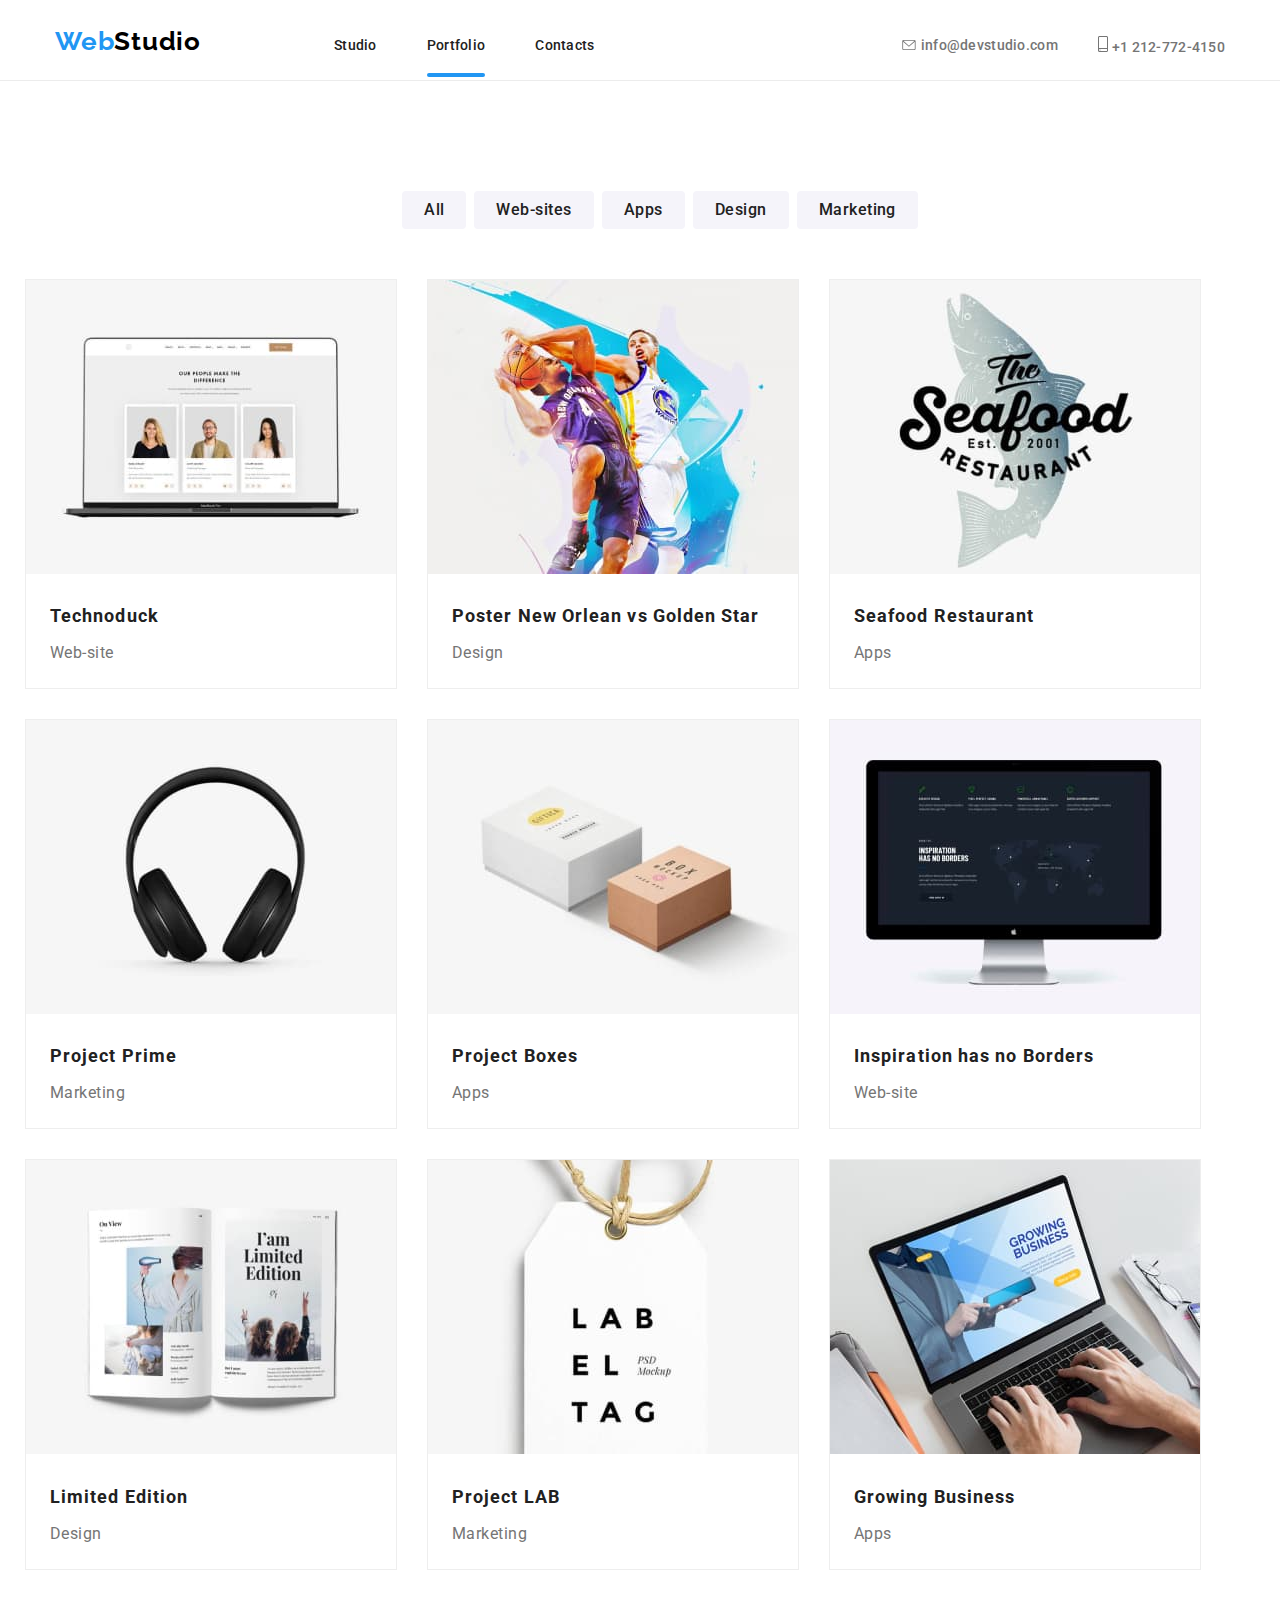
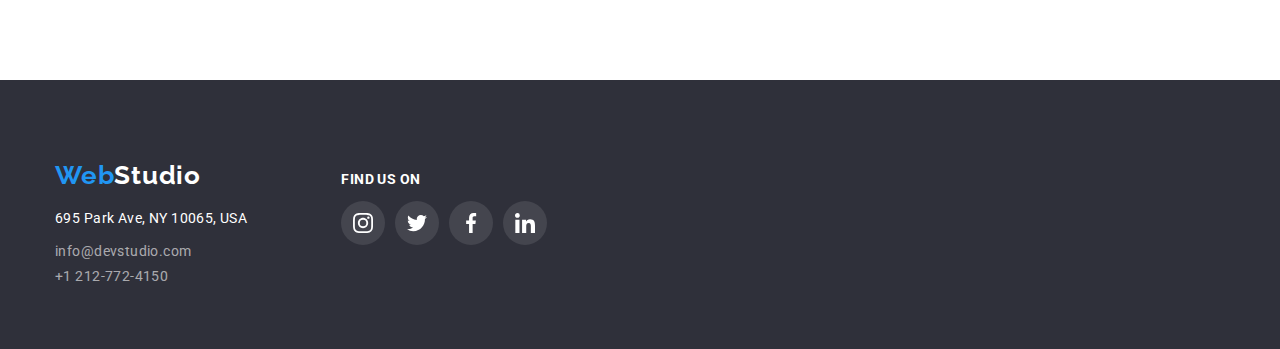
==== portfolio.html @ 865a7d57 "Transition variable removal and replacement everywhere with the given value" ====
<!DOCTYPE html>
<html lang="en">
  <head>
    <meta charset="UTF-8" />
    <meta name="viewport" content="width=device-width, initial-scale=1.0" />
    <title>Portfolio</title>
    <link rel="stylesheet" href="./css/modern-normalize.css" />
    <link rel="preconnect" href="https://fonts.googleapis.com" />
    <link rel="preconnect" href="https://fonts.gstatic.com" crossorigin />
    <link
      href="https://fonts.googleapis.com/css2?family=Raleway:wght@700&family=Roboto:wght@400;500;700;900&display=swap"
      rel="stylesheet"
    />
    <link rel="stylesheet" href="./css/styles.css" />
  </head>

  <body>
    <!-- Header Section -->
    <header class="header container">
      <div class="header-text">
        <nav class="navigation">
          <h1 class="blue-first-three">
            <a href="index.html" class="logo active"><span>Web</span>Studio</a>
          </h1>
          <ul class="navigation-links">
            <li>
              <a href="index.html" class="navigation-link active">Studio</a>
            </li>
            <li>
              <a
                href="portfolio.html"
                class="navigation-link active-page active"
                >Portfolio</a
              >
            </li>
            <li>
              <a href="contacts.html" class="navigation-link active"
                >Contacts</a
              >
            </li>
          </ul>
        </nav>

        <ul class="contacts">
          <li class="active">
            <svg width="16px" height="10px">
              <use
                href="./images/icons.svg#icon-envelope"
                
              ></use>
            </svg>
            <a class="contact active"
              href="mailto:info@devstudio.com"
              >info@devstudio.com</a
            >
          </li>
          <li class="active">
            <svg width="10px" height="16px">
              <use href="./images/icons.svg#icon-smartphone"></use>
            </svg>
            <a class="contact active" href="tel:+12127724150" 
              >+1 212-772-4150</a
            >
          </li>
        </ul>
      </div>
    </header>

    <!-- Buttons List Section-->

    <section class="section94px">
      <ul class="filter-button-set">
        <li><button type="button" class="filter-button">All</button></li>
        <li><button type="button" class="filter-button">Web-sites</button></li>
        <li><button type="button" class="filter-button">Apps</button></li>
        <li><button type="button" class="filter-button">Design</button></li>
        <li><button type="button" class="filter-button">Marketing</button></li>
      </ul>

      <!-- Photos Section -->

      <ul class="photo-section">
        <li class="item">
          <div class="portfolio-card">
            <div class="box-overlay">
              <img
                class="photo"
                src="./images/portfolio/img1.jpg"
                alt="open laptop with a website page"
                width="370"
                height="294"
              />
              <div class="overlay">
                <p>
                  Technoduck is a state-of-the-art coronavirus distribution
                  platform. Companies use this platform for digital espionage
                  and attacks on competitors' secure servers.
                </p>
              </div>
            </div>
            <div class="caption">
              <h3 class="title-portfolio">Technoduck</h3>
              <p class="subject-portfolio">Web-site</p>
            </div>
          </div>
        </li>

        <li class="item">
          <div class="portfolio-card">
            <img
              src="./images/portfolio/img2.jpg"
              alt="basketball poster"
              width="370"
              height="294"
            />

            <h3 class="title-portfolio">Poster New Orlean vs Golden Star</h3>
            <p class="subject-portfolio">Design</p>
          </div>
        </li>
        <li class="item">
          <div class="portfolio-card">
            <img
              src="./images/portfolio/img3.jpg"
              alt="Seafod restaurant logo"
              width="370"
              height="294"
            />
            <h3 class="title-portfolio">Seafood Restaurant</h3>
            <p class="subject-portfolio">Apps</p>
          </div>
        </li>
        <li class="item">
          <div class="portfolio-card">
            <img
              src="./images/portfolio/img4.jpg"
              alt="Headphones"
              width="370"
              height="294"
            />

            <h3 class="title-portfolio">Project Prime</h3>
            <p class="subject-portfolio">Marketing</p>
          </div>
        </li>
        <li class="item">
          <div class="portfolio-card">
            <img
              src="./images/portfolio/img5.jpg"
              alt="2 cardboard boxes"
              width="370"
              height="294"
            />

            <h3 class="title-portfolio">Project Boxes</h3>
            <p class="subject-portfolio">Apps</p>
          </div>
        </li>
        <li class="item">
          <div class="portfolio-card">
            <img
              src="./images/portfolio/img6.jpg"
              alt="Apple monitor"
              width="370"
              height="294"
            />

            <h3 class="title-portfolio">Inspiration has no Borders</h3>
            <p class="subject-portfolio">Web-site</p>
          </div>
        </li>
        <li class="item">
          <div class="portfolio-card">
            <img
              src="./images/portfolio/img7.jpg"
              alt="open brochure"
              width="370"
              height="294"
            />

            <h3 class="title-portfolio">Limited Edition</h3>
            <p class="subject-portfolio">Design</p>
          </div>
        </li>
        <li class="item">
          <div class="portfolio-card">
            <img
              src="./images/portfolio/img8.jpg"
              alt="cardboard tag"
              width="370"
              height="294"
            />

            <h3 class="title-portfolio">Project LAB</h3>
            <p class="subject-portfolio">Marketing</p>
          </div>
        </li>
        <li class="item">
          <div class="portfolio-card">
            <img
              src="./images/portfolio/img9.jpg"
              alt="hands working on laptop"
              width="370"
              height="294"
            />

            <h3 class="title-portfolio">Growing Business</h3>
            <p class="subject-portfolio">Apps</p>
          </div>
        </li>
      </ul>
    </section>

    <!-- Footer Section -->

    <footer class="footer container">
      <div class="footer-text">
        <div class="footer-adress-contacts">
          <h2 class="blue-first-three">
            <a class="logo-footer active" href="index.html">
              <span>Web</span>Studio</a
            >
          </h2>

          <ul class="contacts-footer">
            <li>
              <address class="address">695 Park Ave, NY 10065, USA</address>
            </li>
            <li>
              <a href="mailto:info@devstudio.com" class="contact-footer active"
                >info@devstudio.com</a
              >
            </li>
            <li>
              <a href="tel:+12127724150" class="contact-footer active"
                >+1 212-772-4150</a
              >
            </li>
          </ul>
        </div>

        <div class="right-column">
          <h3 class="find-us-on-text">Find us on</h3>

          <div class="footer-icons-list">
            <a
              href="https://www.instagram.com/"
              class="icon-footer"
              aria-label="Instagram"
            >
              <svg width="20px" height="20px">
                <use href="./images/icons.svg#icon-instagram"></use>
              </svg>
            </a>

            <a
              href="https://twitter.com/"
              class="icon-footer"
              aria-label="Twitter"
            >
              <svg width="20px" height="20px">
                <use href="./images/icons.svg#icon-twitter"></use>
              </svg>
            </a>

            <a
              href="https://www.facebook.com/"
              class="icon-footer"
              aria-label="Facebook"
            >
              <svg width="20px" height="20px">
                <use href="./images/icons.svg#icon-facebook"></use>
              </svg>
            </a>
            <a
              href="https://www.linkedin.com/"
              class="icon-footer"
              aria-label="Linkedin"
            >
              <svg width="20px" height="20px">
                <use href="./images/icons.svg#icon-linkedin"></use>
              </svg>
            </a>
          </div>
        </div>
      </div>
    </footer>
  </body>
</html>
---- css/styles.css ----
:root {
  --webstudio-color: #2196f3;
  --background: #2f303a;
  --title-nav-color: #212121;
  --text-contacts-color: #757575;
  --regular-customer-color: #afb1b8;
  --regular-customer-background-color: #fff;
  --social-links-color: #afb1b8;
  --social-links-background-color: #fff;
  --icon-footer-color: #fff;
  --icon-footer-background-color: #ffffff1a;
  --webstudio-font-family: Roboto, Arial, sans-serif;
  --transition: 250ms cubic-bezier(0.4, 0, 0.2, 1);
}

* {
  box-sizing: border-box;
}

body {
  color: var(--text-contacts-color);
  cursor: pointer;
  font-family: var(--webstudio-font-family);
}

ul {
  list-style-type: none;
}

a {
  transition: color var(--transition);
}

/* Container general */

.container {
  margin: 0 auto;
  max-width: 1600px;
}

.section94px {
  margin: 0 auto;
  max-width: 1170px;
  padding: 94px 0 94px 0;
}

/* Header Section */

.header {
  background-color: #fff;
  border-bottom: 1px solid #ececec;
  margin: 0 auto;
  position: relative;
}

.header-text {
  align-items: baseline;
  display: flex;
  justify-content: space-between;
  max-width: 1170px;
  margin: 0 auto;
}

.logo span {
  color: var(--webstudio-color);
  font-family: Raleway;
  font-size: 26px;
  font-style: normal;
  font-weight: 700;
  line-height: normal;
  letter-spacing: 0.78px;
  transition: color var(--transition);
}

.logo {
  color: #000;
  font-family: Raleway;
  font-size: 26px;
  font-weight: 700;
  letter-spacing: 0.03em;
  line-height: 1.19;
  margin: 0;
  padding: 0;
  text-align: left;
  text-decoration-line: none;
}

.logo:hover span {
  color: #000;
  transition: color var(--transition);
  }

.active-page {
  display: inline-block;
  position: relative;
}

.active-page::after {
  background-color: var(--webstudio-color);
  border-radius: 2px;
  bottom: -23px;
  content: "";
  height: 4px;
  left: 0;
  position: absolute;
  width: 100%;
}

.active:hover,
.active:focus {
  color: var(--webstudio-color);
}

.navigation {
  align-items: baseline;
  display: flex;
}

.navigation-links {
  display: flex;
  gap: 50px;
  margin-left: 93px;
  position: relative;
}

.navigation-link {
  color: var(--title-nav-color);
  font-size: 14px;
  font-weight: 500;
  letter-spacing: 0.02em;
  line-height: 1.14;
  text-align: left;
  text-decoration-line: none;
}

.contacts {
  display: flex;
  gap: 40px;
}

.contact {
  color: var(--text-contacts-color);
  font-size: 14px;
  font-weight: 500;
  letter-spacing: 0.02em;
  line-height: 1.14;
  text-align: left;
  text-decoration-line: none;
}

/* Hero Section*/

.hero {
  align-items: center;
  background: linear-gradient(rgba(47, 48, 58, 0.4), 
                              rgba(47, 48, 58, 0.4)),
                              url("../images/Hero_img.jpg");
  display: flex;
  flex-direction: column;
  height: 600px;
  justify-content: center;
  width: 1600px;
}

.hero-text {
  color: #fff;
  font-size: 44px;
  font-weight: 900;
  letter-spacing: 0.06em;
  line-height: 1.36;
  text-align: center;
  text-transform: uppercase;
}

.request-our-service-button {
  background: var(--webstudio-color);
  border-radius: 4px;
  box-shadow: 0px 4px 4px 0px rgba(0, 0, 0, 0.15);
  color: #fff;
  cursor: pointer;
  flex-shrink: 0;
  font-size: 16px;
  font-weight: 700;
  height: 50px;
  letter-spacing: 0.06em;
  line-height: 1.875;
  text-align: center;
  width: 200px;
  transition: color var(--transition),
              background-color var(--transition),
              box-shadow var(--transition);


}


.request-our-service-button:hover,
.request-our-service-button:focus {
  background-color: #fff;
  color: var(--webstudio-color);
  transition: color var(--transition),
              background-color var(--transition),
              box-shadow var(--transition);
}

/* ATTENTION TO DETAILS advertising Section*/

.big-icons-list {
  display: flex;
  gap: 30px;
  justify-content: center;
  padding: 94px 0 0 0;
}

.big-icon-area {
  align-items: center;
  background-color: #f5f4fa;
  display: flex;
  height: 120px;
  justify-content: center;
  width: 270px;
}

.advertising {
  display: flex;
  margin: 0 auto;
  max-width: 1170px;
  gap: 30px;
  justify-content: space-between;
}

.advertising-title {
  color: var(--title-nav-color);
  font-size: 14px;
  font-weight: 700;
  letter-spacing: 0.03em;
  line-height: 1.14;
  margin: 0;
  text-align: left;
  text-transform: uppercase;
  padding-top: 30px;
}

.advertising-text {
  font-size: 14px;
  height: 75px;
  letter-spacing: 0.03em;
  line-height: 1.71;
  margin: 10px 0 0 0;
  text-align: left;
  width: 270px;
}

/* What we do Section */

.what-we-do-section {
  margin: 0 auto;
  max-width: 1170px;
  padding-bottom: 94px;
}

.title {
  color: var(--title-nav-color);
  font-size: 36px;
  font-weight: 700;
  letter-spacing: 0.03em;
  line-height: 1.17;
  margin: 0;
  padding: 0 0 50px 0;
  text-align: center;
}

.what-we-do-photos {
  display: flex;
  gap: 30px;
  justify-content: center;
}

.what-we-do-item {
  position: relative;
}

.overlay-text {
  align-items: center;
  background: rgba(47, 48, 58, 0.8);
  bottom: 5px;
  color: #fff;
  display: flex;
  font-family: var(--webstudio-font-family);
  font-size: 14px;
  font-style: normal;
  font-weight: 700;
  height: 70px;
  justify-content: center;
  left: 0;
  letter-spacing: 0.42px;
  line-height: normal;
  position: absolute;
  text-align: center;
  text-transform: uppercase;
  width: 100%;
}

/* Our Team Section*/

.our-team {
  background-color: #f5f4fa;
  max-width: 1600px;
}

.team {
  display: flex;
  gap: 30px;
  justify-content: space-between;
  margin: 0 auto;
  max-width: 1170px;
}

.photo-with-caption {
  background-color: #fff;
  border-radius: 0px 0px 4px 4px;
  box-shadow: 0px 2px 1px 0px rgba(0, 0, 0, 0.2),
              0px 1px 1px 0px rgba(0, 0, 0, 0.14), 
              0px 1px 3px 0px rgba(0, 0, 0, 0.12);
}

.name {
  color: var(--title-nav-color);
  font-size: 16px;
  font-weight: 500;
  letter-spacing: 0.03em;
  line-height: 1.19;
  margin: 30px 0 10px 0;
  text-align: center;
}

.job {
  font-size: 16px;
  letter-spacing: 0.03em;
  line-height: 1.19;
  margin: 0 0 30px 0;
  text-align: center;
}

.icons-list {
  display: flex;
  gap: 10px;
  justify-content: center;
  padding: 0 0 30px 0;
}

.icon {
  align-items: center;
  background-color: var(--social-links-background-color);
  border-radius: 22px;
  color: var(--social-links-color);
  display: flex;
  height: 44px;
  justify-content: center;
  width: 44px;
  transition: color var(--transition);
  transition: background-color var(--transition);
}


.icon:hover,
.icon:focus {
  background-color: var(--webstudio-color);
  color: var(--social-links-background-color);
  transition: color var(--transition);
  transition: background-color var(--transition);
}

/* Regular Customers */

.regular-customers-icons-list {
  display: flex;
  justify-content: center;
  gap: 30px;
}

.regular-customers-icon-area {
  align-items: center;
  background-color: #fff;
  border-radius: 4px;
  border: 1px solid #afb1b8;
  color: var(--regular-customer-color);
  display: flex;
  height: 92px;
  justify-content: center;
  width: 170px;
  transition: color var(--transition),
              border-color var(--transition);
}

.regular-customers-icon-area:hover,
.regular-customers-icon-area:focus {
  color: var(--webstudio-color);
  border-color: var(--webstudio-color);
  transition: color var(--transition),
              border-color var(--transition);

}

/* Footer Section */

.footer {
  background-color: var(--background);
}

.footer-text {
  align-items: baseline;
  display: flex;
  gap: 94px;
  margin: 0 auto;
  max-width: 1170px;
  padding: 60px 0 60px 0;
}

.logo-footer span {
  color: var(--webstudio-color);
  font-family: Raleway;
  font-size: 26px;
  font-style: normal;
  font-weight: 700;
  line-height: normal;
  letter-spacing: 0.78px;
  transition: color var(--transition);
}

.logo-footer {
  color: #fff;
  font-family: Raleway;
  font-size: 26px;
  font-weight: 700;
  letter-spacing: 0.03em;
  line-height: 1.19;
  margin: 0;
  padding: 0;
  text-align: left;
  text-decoration-line: none;
}

.logo-footer:hover span {
  color:#fff;
  transition: color var(--transition);
}

.address {
  color: #fff;
  font-family: var(--webstudio-font-family);
  font-size: 14px;
  font-style: normal;
  font-weight: 400;
  letter-spacing: 0.03em;
  line-height: 1.14;
  padding-bottom: 12px;
}

.contacts-footer {
  margin: 0;
  padding: 0;
}

.contact-footer {
  color: #ffffff99;
  font-family: var(--webstudio-font-family);
  font-size: 14px;
  font-style: normal;
  font-weight: 400;
  letter-spacing: 0.42px;
  line-height: 1.8;
  text-decoration-line: none;
}

.find-us-on-text {
  color: #fff;
  font-family: var(--webstudio-font-family);
  font-size: 14px;
  font-style: normal;
  font-weight: 700;
  letter-spacing: 0.42px;
  line-height: normal;
  padding-top: 15px;
  text-transform: uppercase;
}

.footer-icons-list {
  display: flex;
  padding: 0;
}

.icon-footer {
  align-items: center;
  display: inline-block;
  justify-content: center;
  margin-right: 10px;
}

.icon-footer {
  background-color: var(--icon-footer-background-color);
  border-radius: 22px;
  color: var(--icon-footer-color);
  display: flex;
  height: 44px;
  width: 44px;
  transition: background-color var(--transition);
}

.icon-footer:hover,
.icon-footer:focus {
  background-color: var(--webstudio-color);
  transition: background-color var(--transition);
}

/* Portfolio Page*/

.filter-button-set .filter-button {
  background: #f5f4fa;
  border-radius: 4px;
  border: none;
  color: var(--title-nav-color);
  font-family: var(--webstudio-font-family);
  font-size: 16px;
  font-style: normal;
  font-weight: 500;
  letter-spacing: 0.48px;
  line-height: 1.625;
  text-align: center;
  transition: color var(--transition),
              background-color var(--transition),
              box-shadow var(--transition);
}

.filter-button-set .filter-button:hover,
.filter-button-set .filter-button:focus {
  background-color: var(--webstudio-color);
  color: #fff;
  cursor: pointer;
  border-radius: 4px;
  box-shadow: 0px 2px 2px 0px rgba(0, 0, 0, 0.12),
              0px 1px 2px 0px rgba(0, 0, 0, 0.08), 
              0px 3px 1px 0px rgba(0, 0, 0, 0.1);
  transition: color var(--transition),
              background-color var(--transition),
              box-shadow var(--transition);

  }

.filter-button-set {
  display: flex;
  gap: 8px;
  justify-content: center;
  margin-bottom: 50px;
}

.filter-button {
  padding: 6px 22px;
}

/* Photo Section */

.title-portfolio {
  color: var(--title-nav-color);
  font-size: 18px;
  font-weight: 700;
  letter-spacing: 0.06em;
  line-height: 2;
  margin: 20px 0 4px 24px;
}

.subject-portfolio {
  font-size: 16px;
  letter-spacing: 0.03em;
  line-height: 1.875;
  margin: 0 0 20px 24px;
}

.photo-section {
  display: flex;
  flex-basis: calc((100% - 30) / 3);
  flex-wrap: wrap;
  gap: 30px;
  margin-left: -30px;
  margin-right: -30px;
  padding: 0;
}

.box-overlay {
  overflow: hidden;
  position: relative;
}

.box-overlay:hover .overlay {
  transform: translateY(0);
  transition: transform var(--transition);

}

.overlay {
  background-color: var(--webstudio-color);
  height: 100%;
  left: 0;
  opacity: 0.9;
  position: absolute;
  top: 0;
  transform: translateY(100%);
  transition: transform var(--transition);
  width: 100%;
}

.overlay p {
  color: #fff;
  font-family: var(--webstudio-font-family);
  font-size: 18px;
  font-style: normal;
  font-weight: 400;
  letter-spacing: 0.54px;
  line-height: 28px;
  padding: 63px 24px 91px 24px;
}

.portfolio-card {
  background: #fff;
  border: 1px solid #eee;
  transition: box-shadow var(--transition); 
}

.portfolio-card:hover,
.portfolio-card:focus {
  box-shadow: 1px 4px 6px 0px rgba(0, 0, 0, 0.16),
              0px 4px 4px 0px rgba(0, 0, 0, 0.06), 
              0px 1px 1px 0px rgba(0, 0, 0, 0.12);
  transition: box-shadow var(--transition);            
}

/* Modal window Section */

.modal {
  align-items: center;
  background: rgba(0, 0, 0, 0.2);
  display: flex;
  height: 100vh;
  justify-content: center;
  left: 0;
  position: fixed;
  top: 0;
  transition: transform var(--transition);
  width: 100vw;
}

.modal-content {
  background-color: #fff;
  border-radius: 4px;
  box-shadow: 0px 2px 1px 0px rgba(0, 0, 0, 0.2),
              0px 1px 1px 0px rgba(0, 0, 0, 0.14), 
              0px 1px 3px 0px rgba(0, 0, 0, 0.12);
  height: 581px;
  margin: 0 auto;
  padding: 16px;
  position: relative;
  transition: box-shadow var(--transition); 
  width: 528px;
}

.is-hidden {
  visibility: hidden;
  transform: scale(1.05);
  transition: transform var(--transition);
}

.icon-close {
  color: #000;
  position: absolute;
  right: 8px;
  top: 8px;
  transition: color var(--transition);
}

.icon-close:hover,
.icon-close:focus {
  color: #2196f3;
  transition: color var(--transition);
}
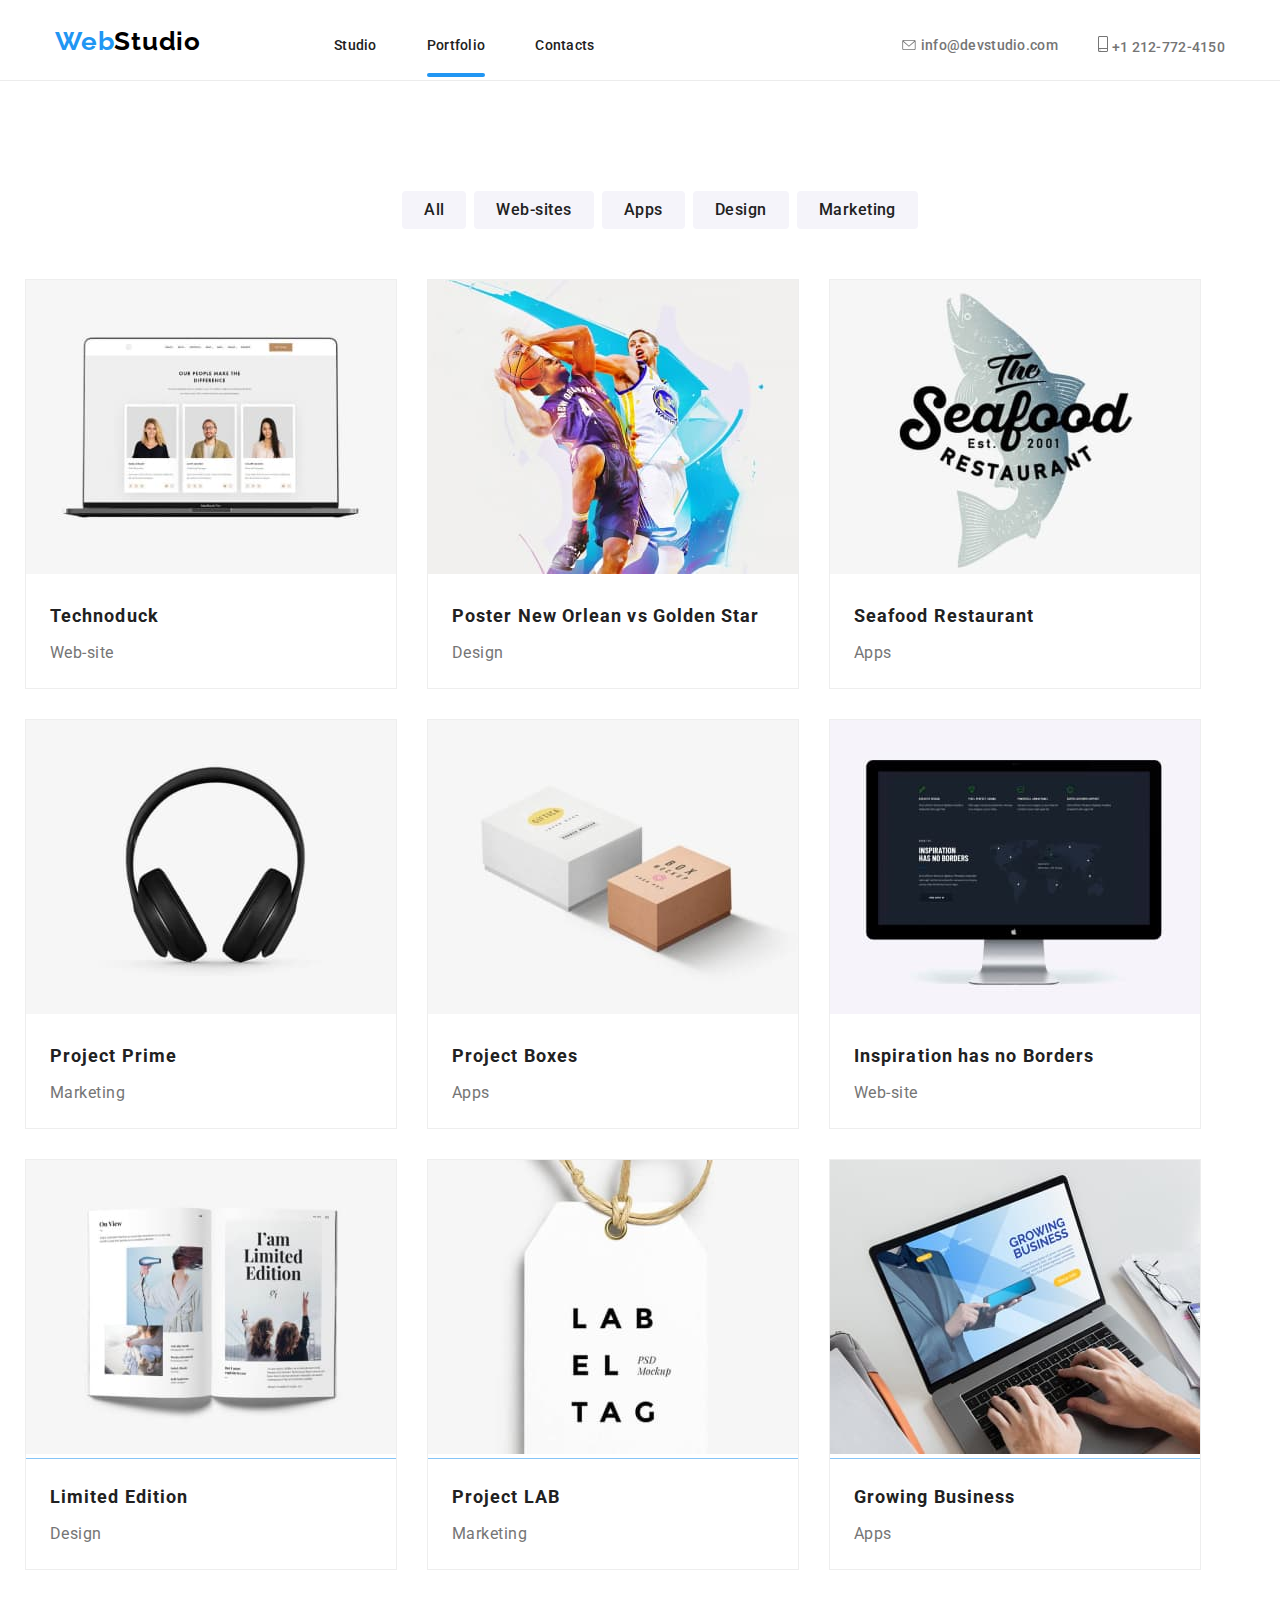
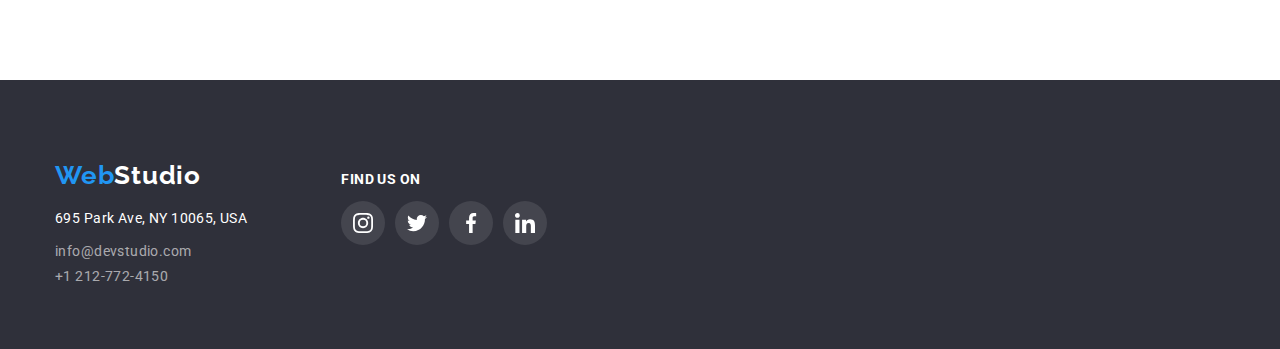
==== commit 7b9b0717: "Form modal initial setup." ====
--- a/portfolio.html
+++ b/portfolio.html
@@ -44,13 +44,9 @@
         <ul class="contacts">
           <li class="active">
             <svg width="16px" height="10px">
-              <use
-                href="./images/icons.svg#icon-envelope"
-                
-              ></use>
+              <use href="./images/icons.svg#icon-envelope"></use>
             </svg>
-            <a class="contact active"
-              href="mailto:info@devstudio.com"
+            <a class="contact active" href="mailto:info@devstudio.com"
               >info@devstudio.com</a
             >
           </li>
@@ -58,7 +54,7 @@
             <svg width="10px" height="16px">
               <use href="./images/icons.svg#icon-smartphone"></use>
             </svg>
-            <a class="contact active" href="tel:+12127724150" 
+            <a class="contact active" href="tel:+12127724150"
               >+1 212-772-4150</a
             >
           </li>
@@ -104,108 +100,180 @@
             </div>
           </div>
         </li>
-
-        <li class="item">
-          <div class="portfolio-card">
-            <img
-              src="./images/portfolio/img2.jpg"
-              alt="basketball poster"
-              width="370"
-              height="294"
-            />
-
-            <h3 class="title-portfolio">Poster New Orlean vs Golden Star</h3>
-            <p class="subject-portfolio">Design</p>
-          </div>
-        </li>
-        <li class="item">
-          <div class="portfolio-card">
-            <img
-              src="./images/portfolio/img3.jpg"
-              alt="Seafod restaurant logo"
-              width="370"
-              height="294"
-            />
-            <h3 class="title-portfolio">Seafood Restaurant</h3>
-            <p class="subject-portfolio">Apps</p>
-          </div>
-        </li>
-        <li class="item">
-          <div class="portfolio-card">
-            <img
-              src="./images/portfolio/img4.jpg"
-              alt="Headphones"
-              width="370"
-              height="294"
-            />
-
-            <h3 class="title-portfolio">Project Prime</h3>
-            <p class="subject-portfolio">Marketing</p>
-          </div>
-        </li>
-        <li class="item">
-          <div class="portfolio-card">
-            <img
-              src="./images/portfolio/img5.jpg"
-              alt="2 cardboard boxes"
-              width="370"
-              height="294"
-            />
-
-            <h3 class="title-portfolio">Project Boxes</h3>
-            <p class="subject-portfolio">Apps</p>
-          </div>
-        </li>
-        <li class="item">
-          <div class="portfolio-card">
-            <img
-              src="./images/portfolio/img6.jpg"
-              alt="Apple monitor"
-              width="370"
-              height="294"
-            />
-
-            <h3 class="title-portfolio">Inspiration has no Borders</h3>
-            <p class="subject-portfolio">Web-site</p>
-          </div>
-        </li>
-        <li class="item">
-          <div class="portfolio-card">
-            <img
-              src="./images/portfolio/img7.jpg"
-              alt="open brochure"
-              width="370"
-              height="294"
-            />
-
-            <h3 class="title-portfolio">Limited Edition</h3>
-            <p class="subject-portfolio">Design</p>
-          </div>
-        </li>
-        <li class="item">
-          <div class="portfolio-card">
-            <img
-              src="./images/portfolio/img8.jpg"
-              alt="cardboard tag"
-              width="370"
-              height="294"
-            />
-
-            <h3 class="title-portfolio">Project LAB</h3>
-            <p class="subject-portfolio">Marketing</p>
-          </div>
-        </li>
-        <li class="item">
-          <div class="portfolio-card">
-            <img
-              src="./images/portfolio/img9.jpg"
-              alt="hands working on laptop"
-              width="370"
-              height="294"
-            />
-
-            <h3 class="title-portfolio">Growing Business</h3>
-            <p class="subject-portfolio">Apps</p>
+        <li class="item">
+          <div class="portfolio-card">
+            <div class="box-overlay">
+              <img
+                class="photo"
+                src="./images/portfolio/img2.jpg"
+                alt="basketball poster"
+                width="370"
+                height="294"
+              />
+              <div class="overlay">
+                <p>
+                  Lorem ipsum dolor sit amet consectetur adipisicing elit. Quam necessitatibus architecto minus! Deserunt nemo tempore consequatur qui dolore aperiam voluptate.
+                </p>
+              </div>
+            </div>
+            <div class="caption">
+              <h3 class="title-portfolio">Poster New Orlean vs Golden Star</h3>
+              <p class="subject-portfolio">Design</p>
+            </div>
+          </div>
+        </li>
+        <li class="item">
+          <div class="portfolio-card">
+            <div class="box-overlay">
+              <img
+                class="photo"
+                src="./images/portfolio/img3.jpg"
+                alt="Seafod restaurant logo"
+                width="370"
+                height="294"
+              />
+              <div class="overlay">
+                <p>
+                  Lorem ipsum dolor sit, amet consectetur adipisicing elit. Officia minus maxime eum dicta reiciendis repudiandae quis aliquam odit, quo deserunt.
+                </p>
+              </div>
+            </div>
+            <div class="caption">
+              <h3 class="title-portfolio">Seafood Restaurant</h3>
+              <p class="subject-portfolio">Apps</p>
+            </div>
+          </div>
+        </li>
+        <li class="item">
+          <div class="portfolio-card">
+            <div class="box-overlay">
+              <img
+                class="photo"
+                src="./images/portfolio/img4.jpg"
+                alt="Headphones"
+                width="370"
+                height="294"
+              />
+              <div class="overlay">
+                <p>
+                  Lorem ipsum dolor sit amet consectetur adipisicing elit. Facere aspernatur pariatur enim voluptates suscipit ex architecto officia labore reprehenderit porro.
+                </p>
+              </div>
+            </div>
+            <div class="caption">
+              <h3 class="title-portfolio">Project Prime</h3>
+              <p class="subject-portfolio">Marketing</p>
+            </div>
+          </div>
+        </li>
+        <li class="item">
+          <div class="portfolio-card">
+            <div class="box-overlay">
+              <img
+                class="photo"
+                src="./images/portfolio/img5.jpg"
+                alt="2 cardboard boxes"
+                width="370"
+                height="294"
+              />
+              <div class="overlay">
+                <p>
+                  Lorem ipsum dolor sit amet, consectetur adipisicing elit. Exercitationem officia temporibus repellendus commodi quae quod, soluta inventore expedita nulla in!
+                </p>
+              </div>
+            </div>
+            <div class="caption">
+              <h3 class="title-portfolio">Project Boxes</h3>
+              <p class="subject-portfolio">Apps</p>
+            </div>
+          </div>
+        </li>
+        <li class="item">
+          <div class="portfolio-card">
+            <div class="box-overlay">
+              <img
+                class="photo"
+                src="./images/portfolio/img6.jpg"
+                alt="Apple monitor"
+                width="370"
+                height="294"
+              />
+              <div class="overlay">
+                <p>
+                  Lorem, ipsum dolor sit amet consectetur adipisicing elit. Ipsum aliquid magnam facilis qui voluptas laudantium, officia perferendis recusandae laborum inventore?
+                </p>
+              </div>
+            </div>
+            <div class="caption">
+              <h3 class="title-portfolio">Inspiration has no Borders</h3>
+              <p class="subject-portfolio">Web-site</p>
+            </div>
+          </div>
+        </li>
+        <li class="item">
+          <div class="portfolio-card">
+            <div class="box-overlay">
+              <img
+                class="photo"
+                src="./images/portfolio/img7.jpg"
+                alt="open brochure"
+                width="370"
+                height="294"
+              />
+              <div class="overlay">
+                <p>
+                  Lorem ipsum dolor sit amet consectetur, adipisicing elit. Obcaecati commodi perspiciatis nihil voluptates eum minima, soluta fuga accusantium asperiores aperiam?
+                </p>
+              </div>
+            </div>
+            <div class="caption">
+              <h3 class="title-portfolio">Limited Edition</h3>
+              <p class="subject-portfolio">Design</p>
+            </div>
+          </div>
+        </li>
+        <li class="item">
+          <div class="portfolio-card">
+            <div class="box-overlay">
+              <img
+                class="photo"
+                src="./images/portfolio/img8.jpg"
+                alt="cardboard tag"
+                width="370"
+                height="294"
+              />
+              <div class="overlay">
+                <p>
+                  Lorem ipsum dolor sit amet consectetur adipisicing elit. Ea sunt quaerat vel, magnam culpa error saepe provident architecto omnis suscipit?
+                </p>
+              </div>
+            </div>
+            <div class="caption">
+              <h3 class="title-portfolio">Project LAB</h3>
+              <p class="subject-portfolio">Marketing</p>
+            </div>
+          </div>
+        </li>
+        <li class="item">
+          <div class="portfolio-card">
+            <div class="box-overlay">
+              <img
+                class="photo"
+                src="./images/portfolio/img9.jpg"
+                alt="hands working on laptop"
+                width="370"
+                height="294"
+              />
+              <div class="overlay">
+                <p>
+                  Lorem ipsum dolor, sit amet consectetur adipisicing elit. Cupiditate delectus repellendus accusantium eum voluptatum neque in quisquam tenetur eos perferendis.
+                </p>
+              </div>
+            </div>
+            <div class="caption">
+              <h3 class="title-portfolio">Growing Business</h3>
+              <p class="subject-portfolio">Apps</p>
+            </div>
           </div>
         </li>
       </ul>
--- a/css/styles.css
+++ b/css/styles.css
@@ -10,7 +10,6 @@
   --icon-footer-color: #fff;
   --icon-footer-background-color: #ffffff1a;
   --webstudio-font-family: Roboto, Arial, sans-serif;
-  --transition: 250ms cubic-bezier(0.4, 0, 0.2, 1);
 }
 
 * {
@@ -28,7 +27,7 @@
 }
 
 a {
-  transition: color var(--transition);
+  transition: color 250ms cubic-bezier(0.4, 0, 0.2, 1);
 }
 
 /* Container general */
@@ -69,7 +68,7 @@
   font-weight: 700;
   line-height: normal;
   letter-spacing: 0.78px;
-  transition: color var(--transition);
+  transition: color 250ms cubic-bezier(0.4, 0, 0.2, 1);
 }
 
 .logo {
@@ -83,12 +82,13 @@
   padding: 0;
   text-align: left;
   text-decoration-line: none;
-}
-
-.logo:hover span {
+  transition: color 250ms cubic-bezier(0.4, 0, 0.2, 1);
+}
+
+.logo:hover span,
+.logo:focus span {
   color: #000;
-  transition: color var(--transition);
-  }
+}
 
 .active-page {
   display: inline-block;
@@ -152,9 +152,8 @@
 
 .hero {
   align-items: center;
-  background: linear-gradient(rgba(47, 48, 58, 0.4), 
-                              rgba(47, 48, 58, 0.4)),
-                              url("../images/Hero_img.jpg");
+  background: linear-gradient(rgba(47, 48, 58, 0.4), rgba(47, 48, 58, 0.4)),
+    url("../images/Hero_img.jpg");
   display: flex;
   flex-direction: column;
   height: 600px;
@@ -178,7 +177,6 @@
   box-shadow: 0px 4px 4px 0px rgba(0, 0, 0, 0.15);
   color: #fff;
   cursor: pointer;
-  flex-shrink: 0;
   font-size: 16px;
   font-weight: 700;
   height: 50px;
@@ -186,21 +184,15 @@
   line-height: 1.875;
   text-align: center;
   width: 200px;
-  transition: color var(--transition),
-              background-color var(--transition),
-              box-shadow var(--transition);
-
-
-}
-
+  transition: color 250ms cubic-bezier(0.4, 0, 0.2, 1),
+    background-color 250ms cubic-bezier(0.4, 0, 0.2, 1),
+    box-shadow 250ms cubic-bezier(0.4, 0, 0.2, 1);
+}
 
 .request-our-service-button:hover,
 .request-our-service-button:focus {
-  background-color: #fff;
-  color: var(--webstudio-color);
-  transition: color var(--transition),
-              background-color var(--transition),
-              box-shadow var(--transition);
+  background-color: #188ce8;
+  color: #fff;
 }
 
 /* ATTENTION TO DETAILS advertising Section*/
@@ -320,8 +312,7 @@
   background-color: #fff;
   border-radius: 0px 0px 4px 4px;
   box-shadow: 0px 2px 1px 0px rgba(0, 0, 0, 0.2),
-              0px 1px 1px 0px rgba(0, 0, 0, 0.14), 
-              0px 1px 3px 0px rgba(0, 0, 0, 0.12);
+    0px 1px 1px 0px rgba(0, 0, 0, 0.14), 0px 1px 3px 0px rgba(0, 0, 0, 0.12);
 }
 
 .name {
@@ -358,17 +349,14 @@
   height: 44px;
   justify-content: center;
   width: 44px;
-  transition: color var(--transition);
-  transition: background-color var(--transition);
-}
-
+  transition: color 250ms cubic-bezier(0.4, 0, 0.2, 1);
+  transition: background-color 250ms cubic-bezier(0.4, 0, 0.2, 1);
+}
 
 .icon:hover,
 .icon:focus {
   background-color: var(--webstudio-color);
   color: var(--social-links-background-color);
-  transition: color var(--transition);
-  transition: background-color var(--transition);
 }
 
 /* Regular Customers */
@@ -389,17 +377,14 @@
   height: 92px;
   justify-content: center;
   width: 170px;
-  transition: color var(--transition),
-              border-color var(--transition);
+  transition: color 250ms cubic-bezier(0.4, 0, 0.2, 1),
+    border-color 250ms cubic-bezier(0.4, 0, 0.2, 1);
 }
 
 .regular-customers-icon-area:hover,
 .regular-customers-icon-area:focus {
   color: var(--webstudio-color);
   border-color: var(--webstudio-color);
-  transition: color var(--transition),
-              border-color var(--transition);
-
 }
 
 /* Footer Section */
@@ -425,7 +410,7 @@
   font-weight: 700;
   line-height: normal;
   letter-spacing: 0.78px;
-  transition: color var(--transition);
+  transition: color 250ms cubic-bezier(0.4, 0, 0.2, 1);
 }
 
 .logo-footer {
@@ -441,9 +426,9 @@
   text-decoration-line: none;
 }
 
-.logo-footer:hover span {
-  color:#fff;
-  transition: color var(--transition);
+.logo-footer:hover span,
+.logo-footer:focus span {
+  color: #fff;
 }
 
 .address {
@@ -504,13 +489,12 @@
   display: flex;
   height: 44px;
   width: 44px;
-  transition: background-color var(--transition);
+  transition: background-color 250ms cubic-bezier(0.4, 0, 0.2, 1);
 }
 
 .icon-footer:hover,
 .icon-footer:focus {
   background-color: var(--webstudio-color);
-  transition: background-color var(--transition);
 }
 
 /* Portfolio Page*/
@@ -527,9 +511,9 @@
   letter-spacing: 0.48px;
   line-height: 1.625;
   text-align: center;
-  transition: color var(--transition),
-              background-color var(--transition),
-              box-shadow var(--transition);
+  transition: color 250ms cubic-bezier(0.4, 0, 0.2, 1),
+    background-color 250ms cubic-bezier(0.4, 0, 0.2, 1),
+    box-shadow 250ms cubic-bezier(0.4, 0, 0.2, 1);
 }
 
 .filter-button-set .filter-button:hover,
@@ -539,13 +523,8 @@
   cursor: pointer;
   border-radius: 4px;
   box-shadow: 0px 2px 2px 0px rgba(0, 0, 0, 0.12),
-              0px 1px 2px 0px rgba(0, 0, 0, 0.08), 
-              0px 3px 1px 0px rgba(0, 0, 0, 0.1);
-  transition: color var(--transition),
-              background-color var(--transition),
-              box-shadow var(--transition);
-
-  }
+    0px 1px 2px 0px rgba(0, 0, 0, 0.08), 0px 3px 1px 0px rgba(0, 0, 0, 0.1);
+}
 
 .filter-button-set {
   display: flex;
@@ -593,8 +572,6 @@
 
 .box-overlay:hover .overlay {
   transform: translateY(0);
-  transition: transform var(--transition);
-
 }
 
 .overlay {
@@ -605,7 +582,7 @@
   position: absolute;
   top: 0;
   transform: translateY(100%);
-  transition: transform var(--transition);
+  transition: transform 250ms cubic-bezier(0.4, 0, 0.2, 1);
   width: 100%;
 }
 
@@ -623,15 +600,13 @@
 .portfolio-card {
   background: #fff;
   border: 1px solid #eee;
-  transition: box-shadow var(--transition); 
+  transition: box-shadow 250ms cubic-bezier(0.4, 0, 0.2, 1);
 }
 
 .portfolio-card:hover,
 .portfolio-card:focus {
   box-shadow: 1px 4px 6px 0px rgba(0, 0, 0, 0.16),
-              0px 4px 4px 0px rgba(0, 0, 0, 0.06), 
-              0px 1px 1px 0px rgba(0, 0, 0, 0.12);
-  transition: box-shadow var(--transition);            
+    0px 4px 4px 0px rgba(0, 0, 0, 0.06), 0px 1px 1px 0px rgba(0, 0, 0, 0.12);
 }
 
 /* Modal window Section */
@@ -645,7 +620,7 @@
   left: 0;
   position: fixed;
   top: 0;
-  transition: transform var(--transition);
+  transition: transform 250ms cubic-bezier(0.4, 0, 0.2, 1);
   width: 100vw;
 }
 
@@ -653,20 +628,18 @@
   background-color: #fff;
   border-radius: 4px;
   box-shadow: 0px 2px 1px 0px rgba(0, 0, 0, 0.2),
-              0px 1px 1px 0px rgba(0, 0, 0, 0.14), 
-              0px 1px 3px 0px rgba(0, 0, 0, 0.12);
+    0px 1px 1px 0px rgba(0, 0, 0, 0.14), 0px 1px 3px 0px rgba(0, 0, 0, 0.12);
   height: 581px;
   margin: 0 auto;
-  padding: 16px;
   position: relative;
-  transition: box-shadow var(--transition); 
+  transition: box-shadow 250ms cubic-bezier(0.4, 0, 0.2, 1);
   width: 528px;
 }
 
 .is-hidden {
   visibility: hidden;
   transform: scale(1.05);
-  transition: transform var(--transition);
+  transition: transform 250ms cubic-bezier(0.4, 0, 0.2, 1);
 }
 
 .icon-close {
@@ -674,11 +647,160 @@
   position: absolute;
   right: 8px;
   top: 8px;
-  transition: color var(--transition);
+  transition: color 250ms cubic-bezier(0.4, 0, 0.2, 1);
 }
 
 .icon-close:hover,
 .icon-close:focus {
   color: #2196f3;
-  transition: color var(--transition);
+}
+
+/* Request our Service Form Section */
+
+.request_our_service_form {
+  margin: 0 auto;
+  display: flex;
+  flex-direction: column;
+}
+
+.leave_your_information {
+  color: #212121;
+  font-family: var(--webstudio-font-family);
+  font-size: 20px;
+  font-style: normal;
+  font-weight: 700;
+  letter-spacing: 0.6px;
+  line-height: normal;
+  margin-bottom: 12px;
+  margin-top: 40px;
+  text-align: center;
+}
+
+.label {
+  margin: 0 auto;
+  margin-top: 0;
+  margin-bottom: 10px;
+  color: #757575;
+  display: flex;
+  flex-direction: column;
+  font-family: var(--webstudio-font-family);
+  font-size: 12px;
+  font-style: normal;
+  font-weight: 400;
+  letter-spacing: 0.12px;
+  line-height: normal;
+  transition: fill 250ms cubic-bezier(0.4, 0, 0.2, 1);
+}
+
+.term {
+  margin: 0 auto;
+  color: #757575;
+  font-family: var(--webstudio-font-family);
+  font-size: 14px;
+  font-style: normal;
+  font-weight: 400;
+  letter-spacing: 0.42px;
+  line-height: 24px;
+  margin-top: 0;
+  margin-bottom: 30px;
+  }
+
+.term a {
+  color: var(--webstudio-color);
+}
+
+.term input[type="checkbox"] {
+  background-color: #990000;
+  color: #990000;    
+}
+
+.send_button {
+  background-color: #2196f3;
+  border-radius: 4px;
+  box-shadow: 0px 4px 4px 0px rgba(0, 0, 0, 0.15);
+  color: #fff;
+  font-family: var(--webstudio-font-family);
+  font-size: 16px;
+  font-style: normal;
+  font-weight: 700;
+  height: 50px;
+  letter-spacing: 0.96px;
+  line-height: 30px;
+  margin-top: 30px;
+  margin: 0 auto;
+  text-align: center;
+  transition: background-color 250ms cubic-bezier(0.4, 0, 0.2, 1),
+              box-shadow 250ms cubic-bezier(0.4, 0, 0.2, 1);
+  width: 200px;
+}
+
+.send_button:focus,
+.send_button:hover {
+  background-color: #188ce8;
+}
+
+.input, .textarea {
+  border-radius: 4px;
+  border: 1px solid rgba(33, 33, 33, 0.2);
+  font-family: var(--webstudio-font-family);
+  font-size: 12px;
+  font-style: normal;
+  font-weight: 400;
+  letter-spacing: 0.12px;
+  line-height: normal;
+  width: 448px;
+  transition: border-color 250ms cubic-bezier(0.4, 0, 0.2, 1);
+}
+
+.input {
+  height: 40px;
+  padding-left: 42px;
+}
+
+.textarea {
+  height: 120px;
+  padding: 12px 16px;
+  resize: none;
+  margin-bottom: 20px;
+}
+
+.person-label {
+  position: relative;
+}
+
+.phone-label {
+  position: relative;
+}
+
+.email-label {
+  position: relative;
+}
+
+.person-icon {
+  position: absolute;
+  left: 12px;
+  bottom: 11px;
+}
+
+.phone-icon {
+  position: absolute;
+  left: 12px;
+  bottom: 11px;
+}
+
+.envelope-icon {
+  position: absolute;
+  left: 12px;
+  bottom: 11px;
+}
+
+.input:hover,
+.input:focus,
+.textarea:hover,
+.textarea:focus {
+  border-color: var(--webstudio-color);
+}
+
+.label:hover {
+  fill: var(--webstudio-color);
 }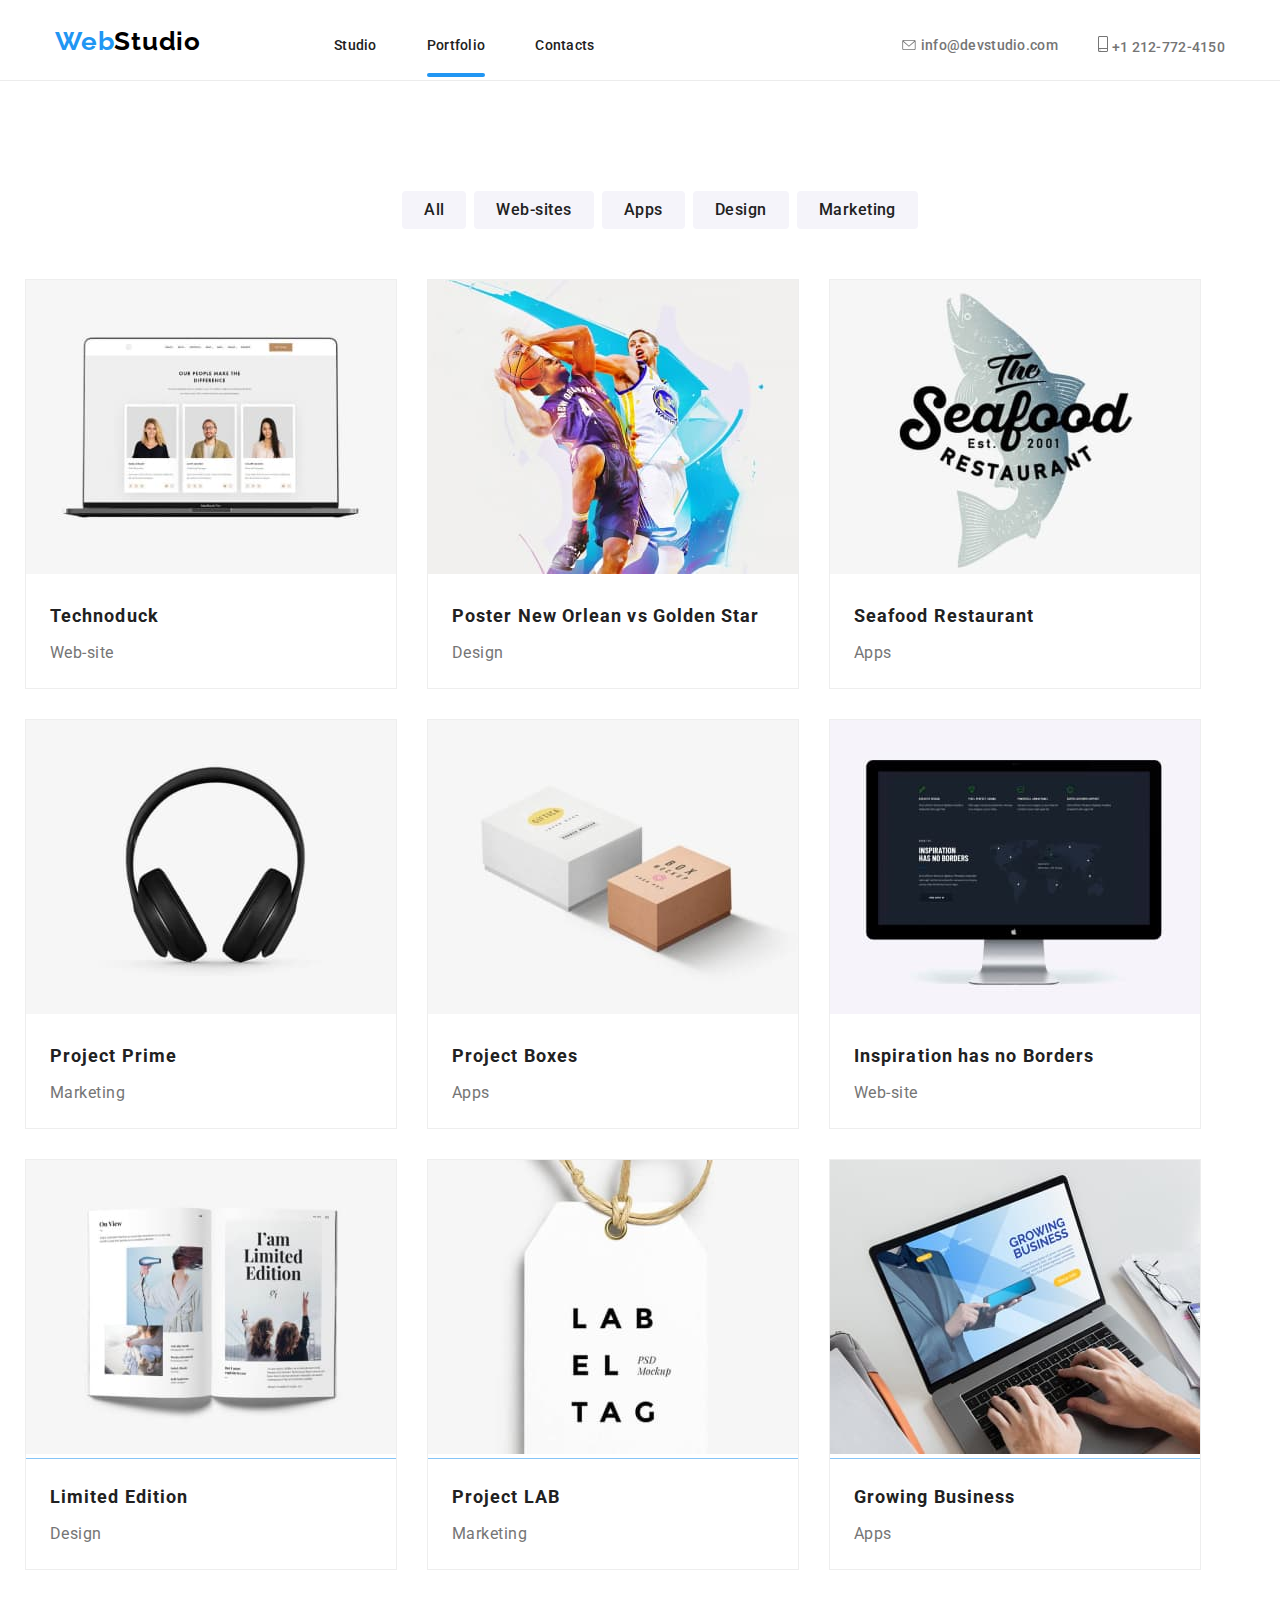
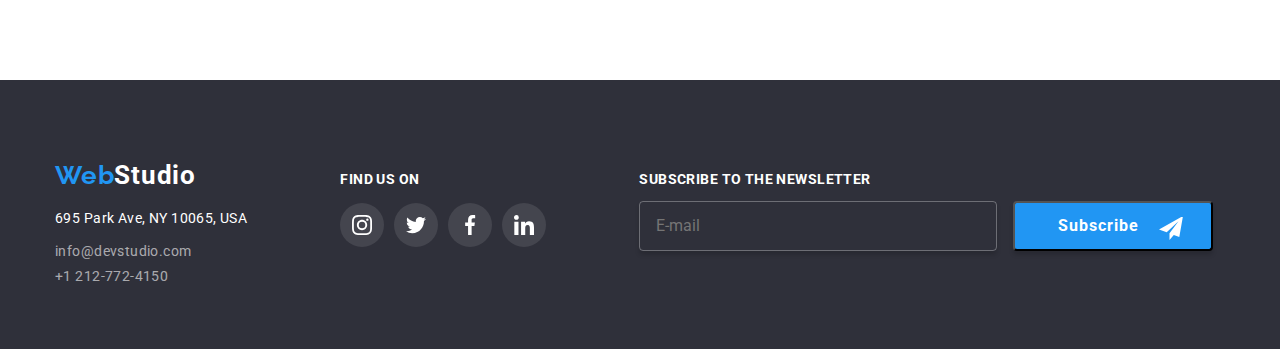
==== commit 39c92035: "Subscribe input initial setup" ====
--- a/portfolio.html
+++ b/portfolio.html
@@ -279,79 +279,103 @@
       </ul>
     </section>
 
-    <!-- Footer Section -->
-
-    <footer class="footer container">
-      <div class="footer-text">
-        <div class="footer-adress-contacts">
-          <h2 class="blue-first-three">
-            <a class="logo-footer active" href="index.html">
-              <span>Web</span>Studio</a
-            >
-          </h2>
-
-          <ul class="contacts-footer">
-            <li>
-              <address class="address">695 Park Ave, NY 10065, USA</address>
-            </li>
-            <li>
-              <a href="mailto:info@devstudio.com" class="contact-footer active"
-                >info@devstudio.com</a
+      <!-- Footer Section -->
+
+      <footer class="footer container">
+        <div class="footer-text">
+          <div class="footer-adress-contacts">
+            <h2 class="blue-first-three">
+              <a class="logo-footer active" href="index.html">
+                <span>Web</span>Studio</a
               >
-            </li>
-            <li>
-              <a href="tel:+12127724150" class="contact-footer active"
-                >+1 212-772-4150</a
-              >
-            </li>
-          </ul>
+            </h2>
+            <ul class="contacts-footer">
+              <li>
+                <address class="address">695 Park Ave, NY 10065, USA</address>
+              </li>
+              <li>
+                <a href="mailto:info@devstudio.com" class="contact-footer active"
+                  >info@devstudio.com</a
+                >
+              </li>
+              <li>
+                <a href="tel:+12127724150" class="contact-footer active"
+                  >+1 212-772-4150</a
+                >
+              </li>
+            </ul>
+          </div>
+
+          <div class="center-column">
+            <h3 class="find-us-on-text">Find us on</h3>
+
+            <ul class="footer-icons-list">
+              <li>
+                <a
+                  href="https://www.instagram.com/"
+                  class="icon-footer"
+                  target="_blank"
+                  rel="nofollow noopener noreferrer"
+                  aria-label="Instagram"
+                >
+                  <svg width="20px" height="20px">
+                    <use href="./images/icons.svg#icon-instagram"></use>
+                  </svg>
+                </a>
+              </li>
+              <li>
+                <a
+                  href="https://twitter.com/"
+                  class="icon-footer"
+                  target="_blank"
+                  rel="nofollow noopener noreferrer"
+                  aria-label="Twitter"
+                >
+                  <svg width="20px" height="20px">
+                    <use href="./images/icons.svg#icon-twitter"></use>
+                  </svg>
+                </a>
+              </li>
+              <li>
+                <a
+                  href="https://www.facebook.com/"
+                  class="icon-footer"
+                  target="_blank"
+                  rel="nofollow noopener noreferrer"
+                  aria-label="Facebook"
+                >
+                  <svg width="20px" height="20px">
+                    <use href="./images/icons.svg#icon-facebook"></use>
+                  </svg>
+                </a>
+              </li>
+              <li>
+                <a
+                  href="https://www.linkedin.com/"
+                  class="icon-footer"
+                  target="_blank"
+                  rel="nofollow noopener noreferrer"
+                  aria-label="Linkedin"
+                >
+                  <svg width="20px" height="20px">
+                    <use href="./images/icons.svg#icon-linkedin"></use>
+                  </svg>
+                </a>
+              </li>
+            </ul>
+          </div>
+            <label>
+              <p class="subscribe-label">Subscribe to the newsletter</p>
+              <input class="subscribe-input" type="email" name="email" placeholder="E-mail">
+              <button class="subscribe-btn" type="submit">Subscribe
+                <svg height="24px" width="24px">
+                  <use href="../images/icons.svg#icon-send"></use>
+                </svg>
+              </button>
+            </label>
+          
         </div>
-
-        <div class="right-column">
-          <h3 class="find-us-on-text">Find us on</h3>
-
-          <div class="footer-icons-list">
-            <a
-              href="https://www.instagram.com/"
-              class="icon-footer"
-              aria-label="Instagram"
-            >
-              <svg width="20px" height="20px">
-                <use href="./images/icons.svg#icon-instagram"></use>
-              </svg>
-            </a>
-
-            <a
-              href="https://twitter.com/"
-              class="icon-footer"
-              aria-label="Twitter"
-            >
-              <svg width="20px" height="20px">
-                <use href="./images/icons.svg#icon-twitter"></use>
-              </svg>
-            </a>
-
-            <a
-              href="https://www.facebook.com/"
-              class="icon-footer"
-              aria-label="Facebook"
-            >
-              <svg width="20px" height="20px">
-                <use href="./images/icons.svg#icon-facebook"></use>
-              </svg>
-            </a>
-            <a
-              href="https://www.linkedin.com/"
-              class="icon-footer"
-              aria-label="Linkedin"
-            >
-              <svg width="20px" height="20px">
-                <use href="./images/icons.svg#icon-linkedin"></use>
-              </svg>
-            </a>
-          </div>
-        </div>
-      </div>
-    </footer>
+      </footer>
+
   </body>
 </html>
--- a/css/styles.css
+++ b/css/styles.css
@@ -387,6 +387,7 @@
   border-color: var(--webstudio-color);
 }
 
+
 /* Footer Section */
 
 .footer {
@@ -396,7 +397,7 @@
 .footer-text {
   align-items: baseline;
   display: flex;
-  gap: 94px;
+  gap: 93px;
   margin: 0 auto;
   max-width: 1170px;
   padding: 60px 0 60px 0;
@@ -415,7 +416,7 @@
 
 .logo-footer {
   color: #fff;
-  font-family: Raleway;
+  font-family: var(--webstudio-font-family);
   font-size: 26px;
   font-weight: 700;
   letter-spacing: 0.03em;
@@ -440,7 +441,7 @@
   letter-spacing: 0.03em;
   line-height: 1.14;
   padding-bottom: 12px;
-}
+  }
 
 .contacts-footer {
   margin: 0;
@@ -473,13 +474,13 @@
 .footer-icons-list {
   display: flex;
   padding: 0;
+  gap: 10px;
 }
 
 .icon-footer {
   align-items: center;
   display: inline-block;
   justify-content: center;
-  margin-right: 10px;
 }
 
 .icon-footer {
@@ -496,6 +497,66 @@
 .icon-footer:focus {
   background-color: var(--webstudio-color);
 }
+
+.subscribe-label {
+  color: #fff;
+  font-family: var(--webstudio-font-family);
+  font-size: 14px;
+  font-style: normal;
+  font-weight: 700;
+  line-height: normal;
+  letter-spacing: 0.42px;
+  text-transform: uppercase;
+}
+
+.subscribe-input {
+  background: transparent;
+  border-radius: 4px;
+  border: 1px solid rgba(255, 255, 255, 0.30);
+  box-shadow: 0px 4px 4px 0px rgba(0, 0, 0, 0.15);
+  color: #fff;
+  height: 50px;
+  margin-right: 12px;
+  padding-left: 16px;
+  transition: border-color 250ms cubic-bezier(0.4, 0, 0.2, 1);
+  width: 358px;
+}
+
+.subscribe-input:hover,
+.subscribe-input:focus {
+  border-color: var(--webstudio-color);
+}
+
+.subscribe-btn {
+  background-color: var(--webstudio-color);
+  border-radius: 4px;
+  box-shadow: 0px 4px 4px 0px rgba(0, 0, 0, 0.15);
+  color: #fff;
+  font-family: var(--webstudio-font-family);
+  font-size: 16px;
+  font-style: normal;
+  font-weight: 700;
+  height: 50px;
+  letter-spacing: 0.96px;
+  line-height: 30px;
+  padding: 0 0 0 43px;
+  position: relative;
+  text-align: left;
+  transition: background-color 250ms cubic-bezier(0.4, 0, 0.2, 1);
+  width: 200px;
+
+}
+
+.subscribe-btn svg {
+  position: absolute;
+  right: 28px;
+  top: 13px;
+}
+
+.subscribe-btn:active {
+  background-color: #188ce8;
+}
+
 
 /* Portfolio Page*/
 
@@ -523,7 +584,8 @@
   cursor: pointer;
   border-radius: 4px;
   box-shadow: 0px 2px 2px 0px rgba(0, 0, 0, 0.12),
-    0px 1px 2px 0px rgba(0, 0, 0, 0.08), 0px 3px 1px 0px rgba(0, 0, 0, 0.1);
+              0px 1px 2px 0px rgba(0, 0, 0, 0.08), 
+              0px 3px 1px 0px rgba(0, 0, 0, 0.1);
 }
 
 .filter-button-set {
@@ -606,7 +668,8 @@
 .portfolio-card:hover,
 .portfolio-card:focus {
   box-shadow: 1px 4px 6px 0px rgba(0, 0, 0, 0.16),
-    0px 4px 4px 0px rgba(0, 0, 0, 0.06), 0px 1px 1px 0px rgba(0, 0, 0, 0.12);
+              0px 4px 4px 0px rgba(0, 0, 0, 0.06), 
+              0px 1px 1px 0px rgba(0, 0, 0, 0.12);
 }
 
 /* Modal window Section */
@@ -734,8 +797,9 @@
   width: 200px;
 }
 
+.send_button:hover,
 .send_button:focus,
-.send_button:hover {
+.send_button:active {
   background-color: #188ce8;
 }
 
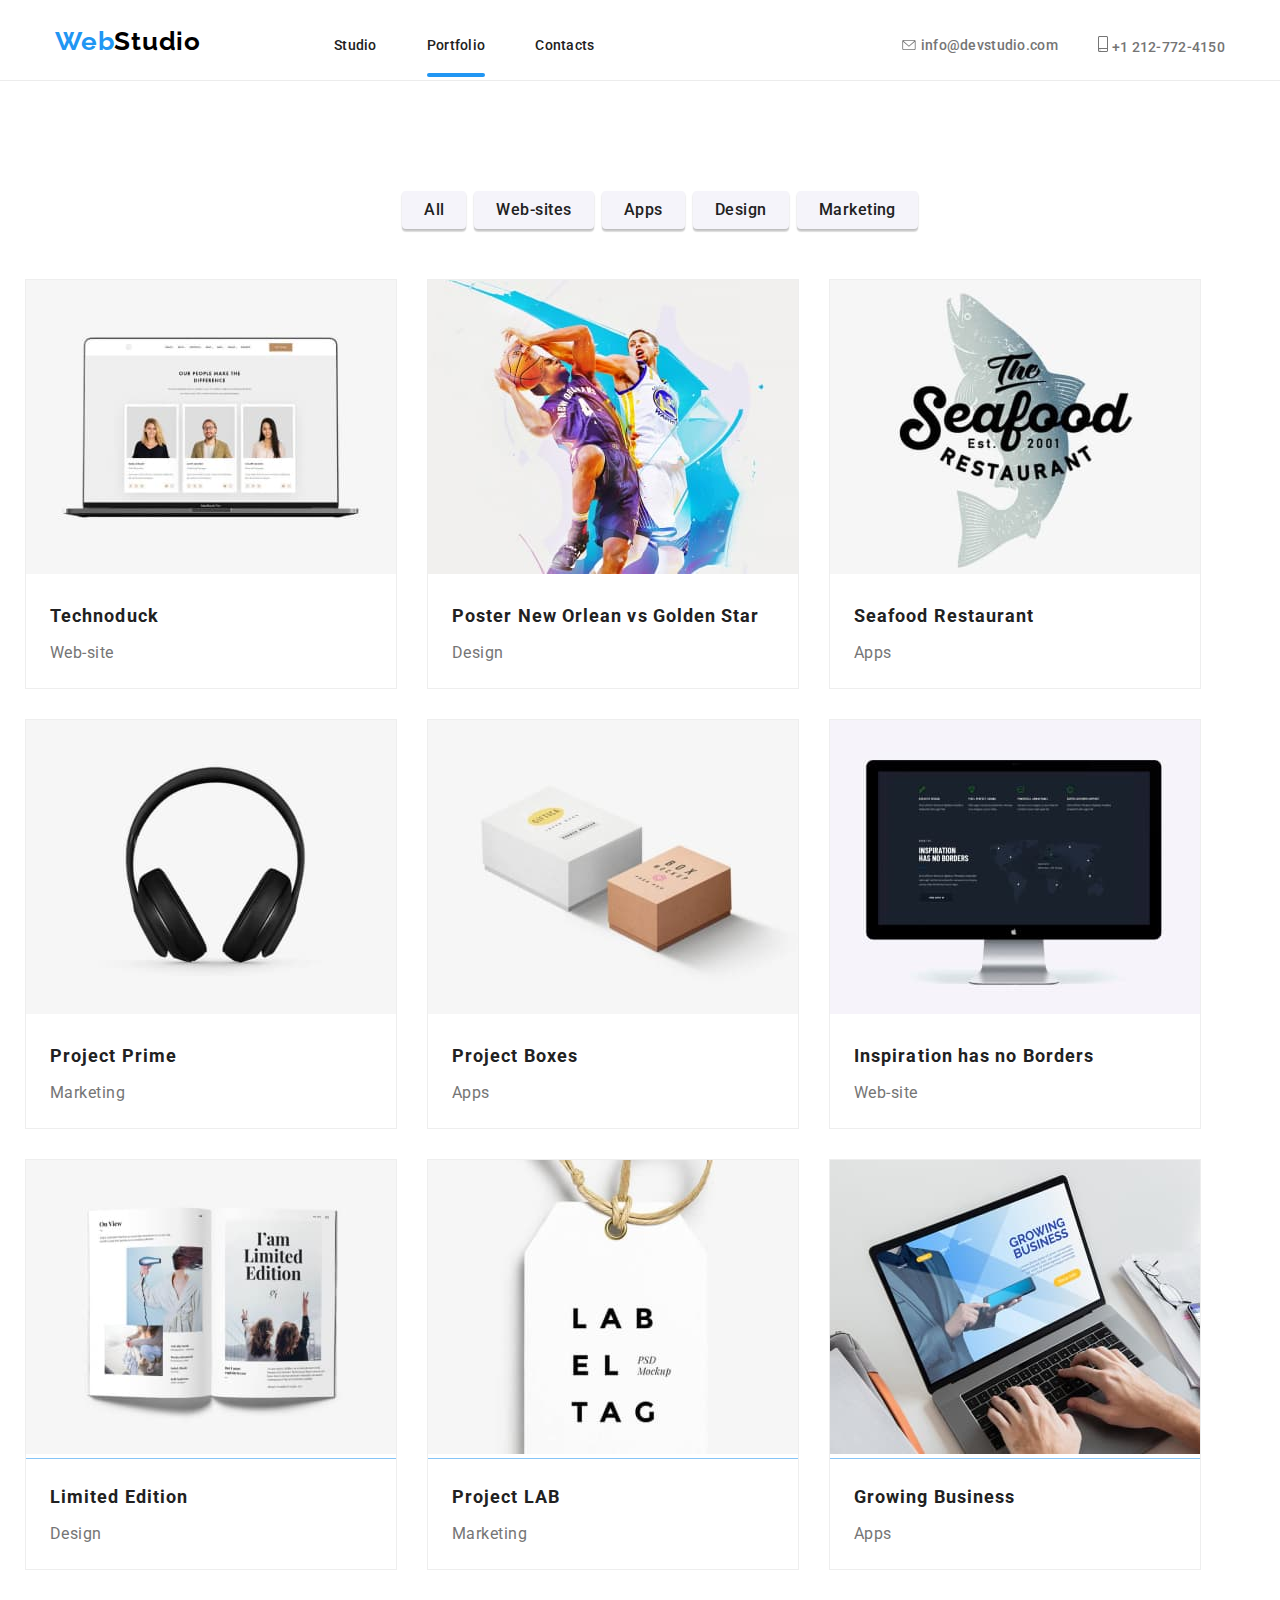
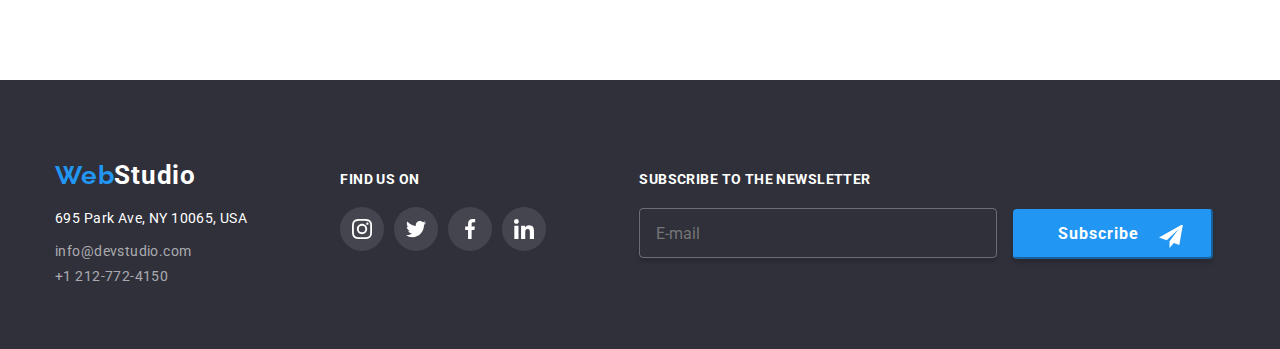
==== commit 1c15de3e: "Modal form and subscribe input setup, checkbox styling." ====
--- a/portfolio.html
+++ b/portfolio.html
@@ -112,7 +112,9 @@
               />
               <div class="overlay">
                 <p>
-                  Lorem ipsum dolor sit amet consectetur adipisicing elit. Quam necessitatibus architecto minus! Deserunt nemo tempore consequatur qui dolore aperiam voluptate.
+                  Lorem ipsum dolor sit amet consectetur adipisicing elit. Quam
+                  necessitatibus architecto minus! Deserunt nemo tempore
+                  consequatur qui dolore aperiam voluptate.
                 </p>
               </div>
             </div>
@@ -134,7 +136,9 @@
               />
               <div class="overlay">
                 <p>
-                  Lorem ipsum dolor sit, amet consectetur adipisicing elit. Officia minus maxime eum dicta reiciendis repudiandae quis aliquam odit, quo deserunt.
+                  Lorem ipsum dolor sit, amet consectetur adipisicing elit.
+                  Officia minus maxime eum dicta reiciendis repudiandae quis
+                  aliquam odit, quo deserunt.
                 </p>
               </div>
             </div>
@@ -156,7 +160,9 @@
               />
               <div class="overlay">
                 <p>
-                  Lorem ipsum dolor sit amet consectetur adipisicing elit. Facere aspernatur pariatur enim voluptates suscipit ex architecto officia labore reprehenderit porro.
+                  Lorem ipsum dolor sit amet consectetur adipisicing elit.
+                  Facere aspernatur pariatur enim voluptates suscipit ex
+                  architecto officia labore reprehenderit porro.
                 </p>
               </div>
             </div>
@@ -178,7 +184,9 @@
               />
               <div class="overlay">
                 <p>
-                  Lorem ipsum dolor sit amet, consectetur adipisicing elit. Exercitationem officia temporibus repellendus commodi quae quod, soluta inventore expedita nulla in!
+                  Lorem ipsum dolor sit amet, consectetur adipisicing elit.
+                  Exercitationem officia temporibus repellendus commodi quae
+                  quod, soluta inventore expedita nulla in!
                 </p>
               </div>
             </div>
@@ -200,7 +208,9 @@
               />
               <div class="overlay">
                 <p>
-                  Lorem, ipsum dolor sit amet consectetur adipisicing elit. Ipsum aliquid magnam facilis qui voluptas laudantium, officia perferendis recusandae laborum inventore?
+                  Lorem, ipsum dolor sit amet consectetur adipisicing elit.
+                  Ipsum aliquid magnam facilis qui voluptas laudantium, officia
+                  perferendis recusandae laborum inventore?
                 </p>
               </div>
             </div>
@@ -222,7 +232,9 @@
               />
               <div class="overlay">
                 <p>
-                  Lorem ipsum dolor sit amet consectetur, adipisicing elit. Obcaecati commodi perspiciatis nihil voluptates eum minima, soluta fuga accusantium asperiores aperiam?
+                  Lorem ipsum dolor sit amet consectetur, adipisicing elit.
+                  Obcaecati commodi perspiciatis nihil voluptates eum minima,
+                  soluta fuga accusantium asperiores aperiam?
                 </p>
               </div>
             </div>
@@ -244,7 +256,9 @@
               />
               <div class="overlay">
                 <p>
-                  Lorem ipsum dolor sit amet consectetur adipisicing elit. Ea sunt quaerat vel, magnam culpa error saepe provident architecto omnis suscipit?
+                  Lorem ipsum dolor sit amet consectetur adipisicing elit. Ea
+                  sunt quaerat vel, magnam culpa error saepe provident
+                  architecto omnis suscipit?
                 </p>
               </div>
             </div>
@@ -266,7 +280,9 @@
               />
               <div class="overlay">
                 <p>
-                  Lorem ipsum dolor, sit amet consectetur adipisicing elit. Cupiditate delectus repellendus accusantium eum voluptatum neque in quisquam tenetur eos perferendis.
+                  Lorem ipsum dolor, sit amet consectetur adipisicing elit.
+                  Cupiditate delectus repellendus accusantium eum voluptatum
+                  neque in quisquam tenetur eos perferendis.
                 </p>
               </div>
             </div>
@@ -279,103 +295,113 @@
       </ul>
     </section>
 
-      <!-- Footer Section -->
-
-      <footer class="footer container">
-        <div class="footer-text">
-          <div class="footer-adress-contacts">
-            <h2 class="blue-first-three">
-              <a class="logo-footer active" href="index.html">
-                <span>Web</span>Studio</a
-              >
-            </h2>
-            <ul class="contacts-footer">
-              <li>
-                <address class="address">695 Park Ave, NY 10065, USA</address>
-              </li>
-              <li>
-                <a href="mailto:info@devstudio.com" class="contact-footer active"
-                  >info@devstudio.com</a
-                >
-              </li>
-              <li>
-                <a href="tel:+12127724150" class="contact-footer active"
-                  >+1 212-772-4150</a
-                >
-              </li>
-            </ul>
-          </div>
-
-          <div class="center-column">
-            <h3 class="find-us-on-text">Find us on</h3>
-
-            <ul class="footer-icons-list">
-              <li>
-                <a
-                  href="https://www.instagram.com/"
-                  class="icon-footer"
-                  target="_blank"
-                  rel="nofollow noopener noreferrer"
-                  aria-label="Instagram"
-                >
-                  <svg width="20px" height="20px">
-                    <use href="./images/icons.svg#icon-instagram"></use>
-                  </svg>
-                </a>
-              </li>
-              <li>
-                <a
-                  href="https://twitter.com/"
-                  class="icon-footer"
-                  target="_blank"
-                  rel="nofollow noopener noreferrer"
-                  aria-label="Twitter"
-                >
-                  <svg width="20px" height="20px">
-                    <use href="./images/icons.svg#icon-twitter"></use>
-                  </svg>
-                </a>
-              </li>
-              <li>
-                <a
-                  href="https://www.facebook.com/"
-                  class="icon-footer"
-                  target="_blank"
-                  rel="nofollow noopener noreferrer"
-                  aria-label="Facebook"
-                >
-                  <svg width="20px" height="20px">
-                    <use href="./images/icons.svg#icon-facebook"></use>
-                  </svg>
-                </a>
-              </li>
-              <li>
-                <a
-                  href="https://www.linkedin.com/"
-                  class="icon-footer"
-                  target="_blank"
-                  rel="nofollow noopener noreferrer"
-                  aria-label="Linkedin"
-                >
-                  <svg width="20px" height="20px">
-                    <use href="./images/icons.svg#icon-linkedin"></use>
-                  </svg>
-                </a>
-              </li>
-            </ul>
-          </div>
-            <label>
-              <p class="subscribe-label">Subscribe to the newsletter</p>
-              <input class="subscribe-input" type="email" name="email" placeholder="E-mail">
-              <button class="subscribe-btn" type="submit">Subscribe
-                <svg height="24px" width="24px">
-                  <use href="../images/icons.svg#icon-send"></use>
+    <!-- Footer Section -->
+
+    <footer class="footer container">
+      <section class="footer-text">
+        <section class="footer-adress-contacts">
+          <h2 class="blue-first-three">
+            <a class="logo-footer active" href="index.html">
+              <span>Web</span>Studio</a
+            >
+          </h2>
+          <ul class="contacts-footer">
+            <li>
+              <address class="address">695 Park Ave, NY 10065, USA</address>
+            </li>
+            <li>
+              <a href="mailto:info@devstudio.com" class="contact-footer active"
+                >info@devstudio.com</a
+              >
+            </li>
+            <li>
+              <a href="tel:+12127724150" class="contact-footer active"
+                >+1 212-772-4150</a
+              >
+            </li>
+          </ul>
+        </section>
+        <!-- Find us on Sectoin -->
+        <section class="center-column">
+          <h3 class="find-us-on-text">Find us on</h3>
+
+          <ul class="footer-icons-list">
+            <li>
+              <a
+                href="https://www.instagram.com/"
+                class="icon-footer"
+                target="_blank"
+                rel="nofollow noopener noreferrer"
+                aria-label="Instagram"
+              >
+                <svg width="20px" height="20px">
+                  <use href="./images/icons.svg#icon-instagram"></use>
                 </svg>
-              </button>
-            </label>
-          
-        </div>
-      </footer>
-
+              </a>
+            </li>
+            <li>
+              <a
+                href="https://twitter.com/"
+                class="icon-footer"
+                target="_blank"
+                rel="nofollow noopener noreferrer"
+                aria-label="Twitter"
+              >
+                <svg width="20px" height="20px">
+                  <use href="./images/icons.svg#icon-twitter"></use>
+                </svg>
+              </a>
+            </li>
+            <li>
+              <a
+                href="https://www.facebook.com/"
+                class="icon-footer"
+                target="_blank"
+                rel="nofollow noopener noreferrer"
+                aria-label="Facebook"
+              >
+                <svg width="20px" height="20px">
+                  <use href="./images/icons.svg#icon-facebook"></use>
+                </svg>
+              </a>
+            </li>
+            <li>
+              <a
+                href="https://www.linkedin.com/"
+                class="icon-footer"
+                target="_blank"
+                rel="nofollow noopener noreferrer"
+                aria-label="Linkedin"
+              >
+                <svg width="20px" height="20px">
+                  <use href="./images/icons.svg#icon-linkedin"></use>
+                </svg>
+              </a>
+            </li>
+          </ul>
+        </section>
+        <!-- Subscribe Section -->
+        <form class="subscribe">
+          <label class="subscribe-label" for="subscribe-email">
+            Subscribe to the newsletter</label
+          >
+          <div class="subscribe-area">
+            <input
+              class="subscribe-input"
+              type="email"
+              name="email"
+              id="subscribe-email"
+              placeholder="E-mail"
+            />
+            <button class="subscribe-btn" type="submit">
+              Subscribe
+              <svg height="24px" width="24px">
+                <use href="../images/icons.svg#icon-send"></use>
+              </svg>
+            </button>
+          </div>
+        </form>
+      </section>
+    </footer>
   </body>
 </html>
--- a/css/styles.css
+++ b/css/styles.css
@@ -18,7 +18,6 @@
 
 body {
   color: var(--text-contacts-color);
-  cursor: pointer;
   font-family: var(--webstudio-font-family);
 }
 
@@ -64,9 +63,7 @@
   color: var(--webstudio-color);
   font-family: Raleway;
   font-size: 26px;
-  font-style: normal;
-  font-weight: 700;
-  line-height: normal;
+  font-weight: 700;
   letter-spacing: 0.78px;
   transition: color 250ms cubic-bezier(0.4, 0, 0.2, 1);
 }
@@ -173,6 +170,7 @@
 
 .request-our-service-button {
   background: var(--webstudio-color);
+  border-color: var(--webstudio-color);
   border-radius: 4px;
   box-shadow: 0px 4px 4px 0px rgba(0, 0, 0, 0.15);
   color: #fff;
@@ -183,10 +181,10 @@
   letter-spacing: 0.06em;
   line-height: 1.875;
   text-align: center;
-  width: 200px;
   transition: color 250ms cubic-bezier(0.4, 0, 0.2, 1),
     background-color 250ms cubic-bezier(0.4, 0, 0.2, 1),
     box-shadow 250ms cubic-bezier(0.4, 0, 0.2, 1);
+  width: 200px;
 }
 
 .request-our-service-button:hover,
@@ -280,13 +278,11 @@
   display: flex;
   font-family: var(--webstudio-font-family);
   font-size: 14px;
-  font-style: normal;
   font-weight: 700;
   height: 70px;
   justify-content: center;
   left: 0;
   letter-spacing: 0.42px;
-  line-height: normal;
   position: absolute;
   text-align: center;
   text-transform: uppercase;
@@ -349,14 +345,15 @@
   height: 44px;
   justify-content: center;
   width: 44px;
-  transition: color 250ms cubic-bezier(0.4, 0, 0.2, 1);
-  transition: background-color 250ms cubic-bezier(0.4, 0, 0.2, 1);
+  transition: color 250ms cubic-bezier(0.4, 0, 0.2, 1),
+    background-color 250ms cubic-bezier(0.4, 0, 0.2, 1);
 }
 
 .icon:hover,
 .icon:focus {
   background-color: var(--webstudio-color);
   color: var(--social-links-background-color);
+  outline: none;
 }
 
 /* Regular Customers */
@@ -387,7 +384,6 @@
   border-color: var(--webstudio-color);
 }
 
-
 /* Footer Section */
 
 .footer {
@@ -407,9 +403,7 @@
   color: var(--webstudio-color);
   font-family: Raleway;
   font-size: 26px;
-  font-style: normal;
-  font-weight: 700;
-  line-height: normal;
+  font-weight: 700;
   letter-spacing: 0.78px;
   transition: color 250ms cubic-bezier(0.4, 0, 0.2, 1);
 }
@@ -437,11 +431,10 @@
   font-family: var(--webstudio-font-family);
   font-size: 14px;
   font-style: normal;
-  font-weight: 400;
   letter-spacing: 0.03em;
   line-height: 1.14;
   padding-bottom: 12px;
-  }
+}
 
 .contacts-footer {
   margin: 0;
@@ -452,8 +445,6 @@
   color: #ffffff99;
   font-family: var(--webstudio-font-family);
   font-size: 14px;
-  font-style: normal;
-  font-weight: 400;
   letter-spacing: 0.42px;
   line-height: 1.8;
   text-decoration-line: none;
@@ -463,18 +454,17 @@
   color: #fff;
   font-family: var(--webstudio-font-family);
   font-size: 14px;
-  font-style: normal;
   font-weight: 700;
   letter-spacing: 0.42px;
-  line-height: normal;
   padding-top: 15px;
   text-transform: uppercase;
 }
 
 .footer-icons-list {
   display: flex;
+  gap: 10px;
+  margin-top: 20px;
   padding: 0;
-  gap: 10px;
 }
 
 .icon-footer {
@@ -496,15 +486,16 @@
 .icon-footer:hover,
 .icon-footer:focus {
   background-color: var(--webstudio-color);
-}
+  outline: none;
+}
+
+/* Subscribe Section */
 
 .subscribe-label {
   color: #fff;
   font-family: var(--webstudio-font-family);
   font-size: 14px;
-  font-style: normal;
-  font-weight: 700;
-  line-height: normal;
+  font-weight: 700;
   letter-spacing: 0.42px;
   text-transform: uppercase;
 }
@@ -512,11 +503,13 @@
 .subscribe-input {
   background: transparent;
   border-radius: 4px;
-  border: 1px solid rgba(255, 255, 255, 0.30);
+  border: 1px solid rgba(255, 255, 255, 0.3);
   box-shadow: 0px 4px 4px 0px rgba(0, 0, 0, 0.15);
   color: #fff;
   height: 50px;
   margin-right: 12px;
+  margin-top: 20px;
+  outline: none;
   padding-left: 16px;
   transition: border-color 250ms cubic-bezier(0.4, 0, 0.2, 1);
   width: 358px;
@@ -529,12 +522,13 @@
 
 .subscribe-btn {
   background-color: var(--webstudio-color);
+  border-color: var(--webstudio-color);
   border-radius: 4px;
   box-shadow: 0px 4px 4px 0px rgba(0, 0, 0, 0.15);
   color: #fff;
+  cursor: pointer;
   font-family: var(--webstudio-font-family);
   font-size: 16px;
-  font-style: normal;
   font-weight: 700;
   height: 50px;
   letter-spacing: 0.96px;
@@ -544,7 +538,6 @@
   text-align: left;
   transition: background-color 250ms cubic-bezier(0.4, 0, 0.2, 1);
   width: 200px;
-
 }
 
 .subscribe-btn svg {
@@ -553,21 +546,24 @@
   top: 13px;
 }
 
-.subscribe-btn:active {
+.subscribe-btn:hover,
+.subscribe-btn:focus {
   background-color: #188ce8;
-}
-
+  border-color: #188ce8;
+}
 
 /* Portfolio Page*/
 
-.filter-button-set .filter-button {
+.filter-button {
   background: #f5f4fa;
   border-radius: 4px;
   border: none;
+  box-shadow: 0px 2px 2px 0px rgba(0, 0, 0, 0.12),
+    0px 1px 2px 0px rgba(0, 0, 0, 0.08), 0px 3px 1px 0px rgba(0, 0, 0, 0.1);
   color: var(--title-nav-color);
+  cursor: pointer;
   font-family: var(--webstudio-font-family);
   font-size: 16px;
-  font-style: normal;
   font-weight: 500;
   letter-spacing: 0.48px;
   line-height: 1.625;
@@ -577,15 +573,11 @@
     box-shadow 250ms cubic-bezier(0.4, 0, 0.2, 1);
 }
 
-.filter-button-set .filter-button:hover,
-.filter-button-set .filter-button:focus {
+.filter-button:hover,
+.filter-button:focus {
   background-color: var(--webstudio-color);
   color: #fff;
-  cursor: pointer;
-  border-radius: 4px;
-  box-shadow: 0px 2px 2px 0px rgba(0, 0, 0, 0.12),
-              0px 1px 2px 0px rgba(0, 0, 0, 0.08), 
-              0px 3px 1px 0px rgba(0, 0, 0, 0.1);
+  outline: none;
 }
 
 .filter-button-set {
@@ -652,27 +644,25 @@
   color: #fff;
   font-family: var(--webstudio-font-family);
   font-size: 18px;
-  font-style: normal;
-  font-weight: 400;
   letter-spacing: 0.54px;
-  line-height: 28px;
+  line-height: 1.56;
   padding: 63px 24px 91px 24px;
 }
 
 .portfolio-card {
   background: #fff;
   border: 1px solid #eee;
+  cursor: pointer;
   transition: box-shadow 250ms cubic-bezier(0.4, 0, 0.2, 1);
 }
 
 .portfolio-card:hover,
 .portfolio-card:focus {
   box-shadow: 1px 4px 6px 0px rgba(0, 0, 0, 0.16),
-              0px 4px 4px 0px rgba(0, 0, 0, 0.06), 
-              0px 1px 1px 0px rgba(0, 0, 0, 0.12);
-}
-
-/* Modal window Section */
+    0px 4px 4px 0px rgba(0, 0, 0, 0.06), 0px 1px 1px 0px rgba(0, 0, 0, 0.12);
+}
+
+/* Modal window section */
 
 .modal {
   align-items: center;
@@ -694,6 +684,7 @@
     0px 1px 1px 0px rgba(0, 0, 0, 0.14), 0px 1px 3px 0px rgba(0, 0, 0, 0.12);
   height: 581px;
   margin: 0 auto;
+  padding: 40px;
   position: relative;
   transition: box-shadow 250ms cubic-bezier(0.4, 0, 0.2, 1);
   width: 528px;
@@ -707,6 +698,7 @@
 
 .icon-close {
   color: #000;
+  cursor: pointer;
   position: absolute;
   right: 8px;
   top: 8px;
@@ -715,156 +707,163 @@
 
 .icon-close:hover,
 .icon-close:focus {
-  color: #2196f3;
+  color: var(--webstudio-color);
 }
 
 /* Request our Service Form Section */
 
 .request_our_service_form {
-  margin: 0 auto;
   display: flex;
   flex-direction: column;
 }
 
-.leave_your_information {
+.row {
+  margin: 0 auto;
+}
+
+.intro-text {
   color: #212121;
   font-family: var(--webstudio-font-family);
   font-size: 20px;
-  font-style: normal;
   font-weight: 700;
   letter-spacing: 0.6px;
-  line-height: normal;
   margin-bottom: 12px;
-  margin-top: 40px;
   text-align: center;
 }
 
 .label {
-  margin: 0 auto;
-  margin-top: 0;
+  margin: 0;
+}
+
+.input-area {
   margin-bottom: 10px;
-  color: #757575;
-  display: flex;
-  flex-direction: column;
-  font-family: var(--webstudio-font-family);
-  font-size: 12px;
-  font-style: normal;
-  font-weight: 400;
-  letter-spacing: 0.12px;
-  line-height: normal;
-  transition: fill 250ms cubic-bezier(0.4, 0, 0.2, 1);
-}
-
-.term {
-  margin: 0 auto;
-  color: #757575;
-  font-family: var(--webstudio-font-family);
-  font-size: 14px;
-  font-style: normal;
-  font-weight: 400;
-  letter-spacing: 0.42px;
-  line-height: 24px;
-  margin-top: 0;
-  margin-bottom: 30px;
-  }
-
-.term a {
-  color: var(--webstudio-color);
-}
-
-.term input[type="checkbox"] {
-  background-color: #990000;
-  color: #990000;    
-}
-
-.send_button {
-  background-color: #2196f3;
-  border-radius: 4px;
-  box-shadow: 0px 4px 4px 0px rgba(0, 0, 0, 0.15);
-  color: #fff;
-  font-family: var(--webstudio-font-family);
-  font-size: 16px;
-  font-style: normal;
-  font-weight: 700;
-  height: 50px;
-  letter-spacing: 0.96px;
-  line-height: 30px;
-  margin-top: 30px;
-  margin: 0 auto;
-  text-align: center;
-  transition: background-color 250ms cubic-bezier(0.4, 0, 0.2, 1),
-              box-shadow 250ms cubic-bezier(0.4, 0, 0.2, 1);
-  width: 200px;
-}
-
-.send_button:hover,
-.send_button:focus,
-.send_button:active {
-  background-color: #188ce8;
-}
-
-.input, .textarea {
-  border-radius: 4px;
-  border: 1px solid rgba(33, 33, 33, 0.2);
-  font-family: var(--webstudio-font-family);
-  font-size: 12px;
-  font-style: normal;
-  font-weight: 400;
-  letter-spacing: 0.12px;
-  line-height: normal;
-  width: 448px;
-  transition: border-color 250ms cubic-bezier(0.4, 0, 0.2, 1);
-}
-
-.input {
-  height: 40px;
-  padding-left: 42px;
-}
-
-.textarea {
-  height: 120px;
-  padding: 12px 16px;
-  resize: none;
-  margin-bottom: 20px;
-}
-
-.person-label {
   position: relative;
 }
 
-.phone-label {
-  position: relative;
-}
-
-.email-label {
-  position: relative;
-}
-
-.person-icon {
-  position: absolute;
-  left: 12px;
-  bottom: 11px;
-}
-
-.phone-icon {
-  position: absolute;
-  left: 12px;
-  bottom: 11px;
-}
-
+.person-icon,
+.phone-icon,
 .envelope-icon {
   position: absolute;
   left: 12px;
   bottom: 11px;
 }
 
-.input:hover,
-.input:focus,
-.textarea:hover,
-.textarea:focus {
+.input-box:hover,
+.input-box:focus,
+.comments-box:hover,
+.comments-box:focus {
   border-color: var(--webstudio-color);
-}
-
-.label:hover {
+  outline: none;
+}
+
+.input-area:hover,
+.input-area:focus {
   fill: var(--webstudio-color);
-}+}
+
+.input-box {
+  height: 40px;
+  padding-left: 42px;
+}
+
+.comments-box {
+  height: 120px;
+  margin-bottom: 20px;
+  padding: 12px 16px;
+  resize: none;
+}
+
+.input-box,
+.comments-box {
+  border-radius: 4px;
+  border: 1px solid #21212133;
+  font-size: 14px;
+  letter-spacing: 0.14px;
+  margin-top: 4px;
+  transition: border-color 250ms cubic-bezier(0.4, 0, 0.2, 1);
+  width: 100%;
+}
+
+.label {
+  color: #757575;
+  cursor: pointer;
+  font-family: var(--webstudio-font-family);
+  font-size: 12px;
+  letter-spacing: 0.12px;
+}
+
+.input-area,
+.comments-area {
+  width: 100%;
+}
+
+.checkbox-area {
+  align-items: center;
+  cursor: pointer;
+  display: flex;
+  justify-content: center;
+  margin-bottom: 30px;
+}
+
+.checkbox {
+  appearance: none;
+  pointer-events: none;
+}
+
+.icon-check {
+  border-radius: 2px;
+  border: 2px solid #212121;
+  fill: none;
+  margin-right: 8px;
+  transition: border-color 250ms cubic-bezier(0.4, 0, 0.2, 1),
+    background-color 250ms cubic-bezier(0.4, 0, 0.2, 1),
+    fill 250ms cubic-bezier(0.4, 0, 0.2, 1);
+}
+
+.checkbox:focus + .icon-check {
+  outline: 1px solid #212121;
+}
+
+.checkbox:checked + .icon-check {
+  background-color: var(--webstudio-color);
+  border-color: var(--webstudio-color);
+  outline: none;
+}
+
+.agree-text {
+  color: #757575;
+  font-family: var(--webstudio-font-family);
+  font-size: 14px;
+  letter-spacing: 0.42px;
+  line-height: 1.71;
+}
+
+.terms-link {
+  color: var(--webstudio-color);
+}
+
+.send-button {
+  align-items: center;
+  background-color: var(--webstudio-color);
+  border-color: var(--webstudio-color);
+  border-radius: 4px;
+  box-shadow: 0px 4px 4px 0px rgba(0, 0, 0, 0.15);
+  color: #fff;
+  cursor: pointer;
+  font-family: var(--webstudio-font-family);
+  font-size: 16px;
+  font-weight: 700;
+  height: 50px;
+  letter-spacing: 0.96px;
+  line-height: 1.875;
+  transition: background-color 250ms cubic-bezier(0.4, 0, 0.2, 1),
+    box-shadow 250ms cubic-bezier(0.4, 0, 0.2, 1),
+    border-color 250ms cubic-bezier(0.4, 0, 0.2, 1);
+  width: 200px;
+}
+
+.send-button:hover,
+.send-button:focus {
+  background-color: #188ce8;
+  /* outline: none; */
+}
